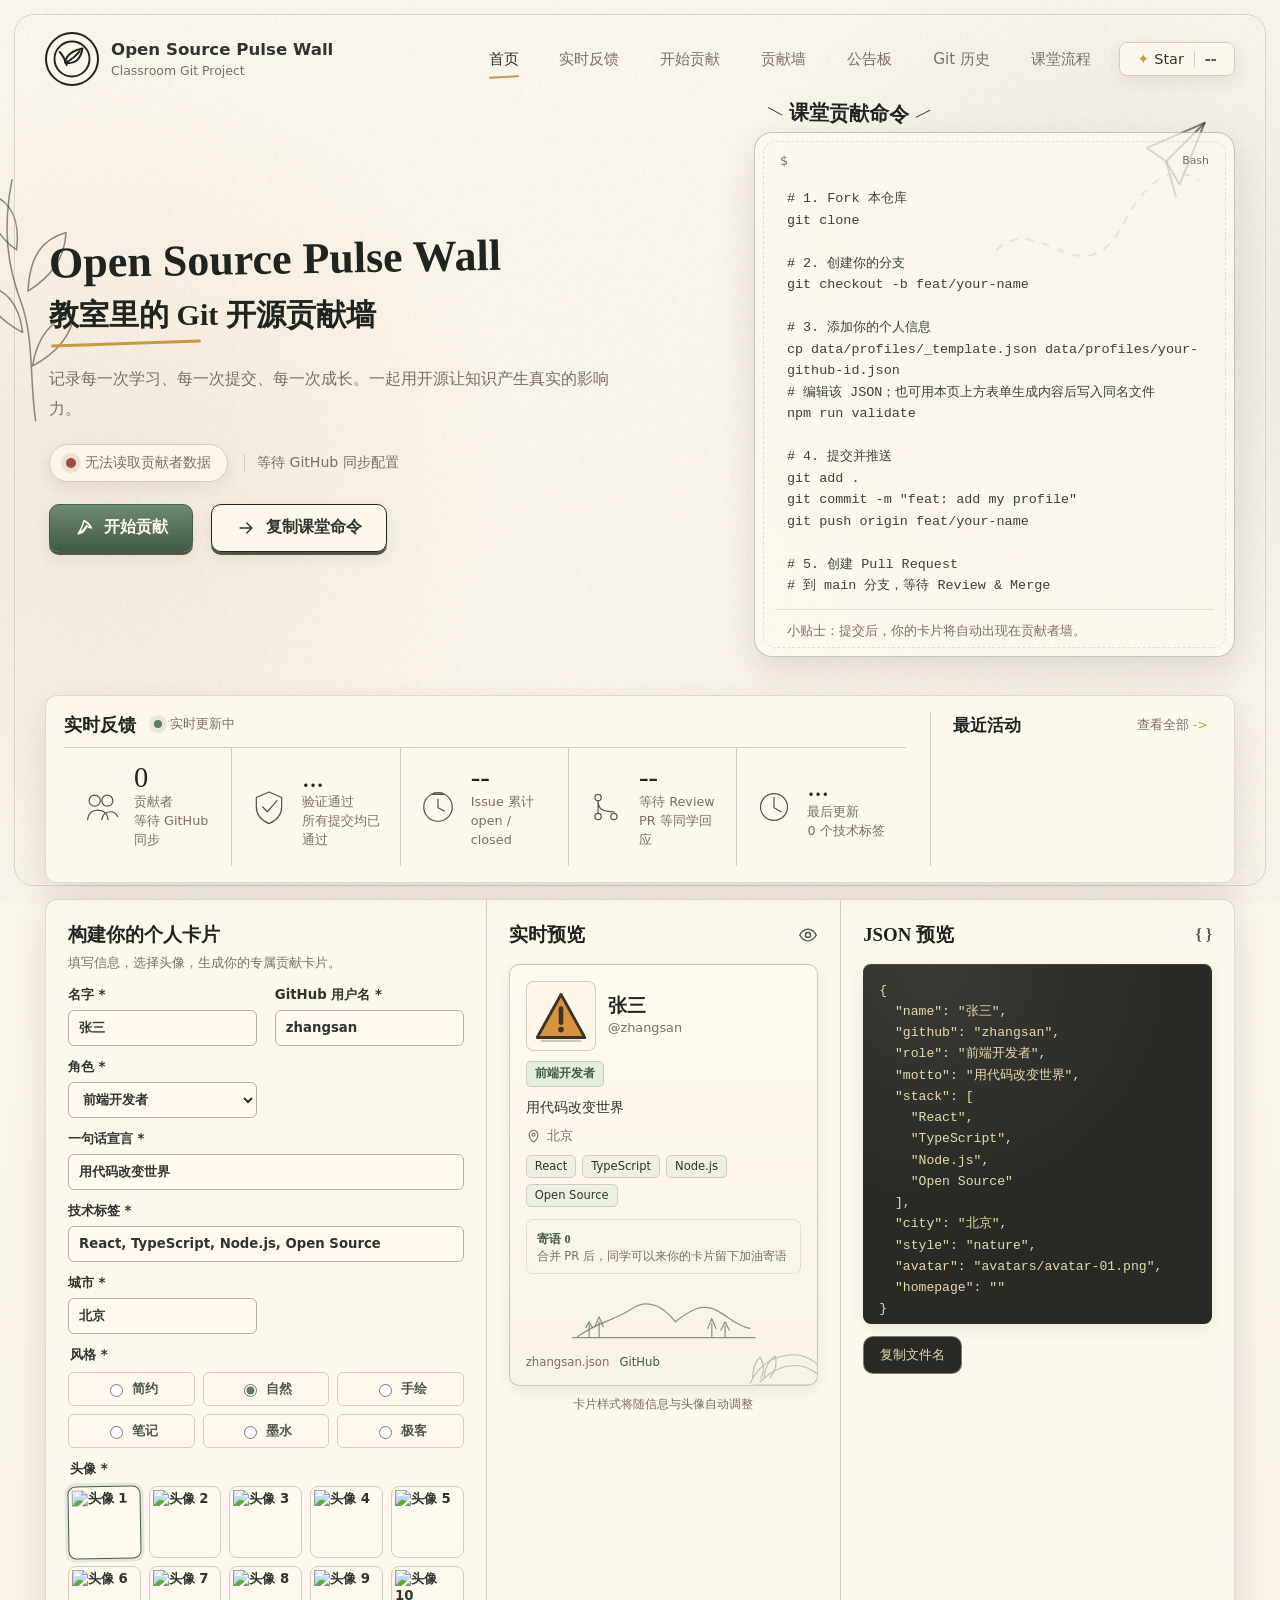
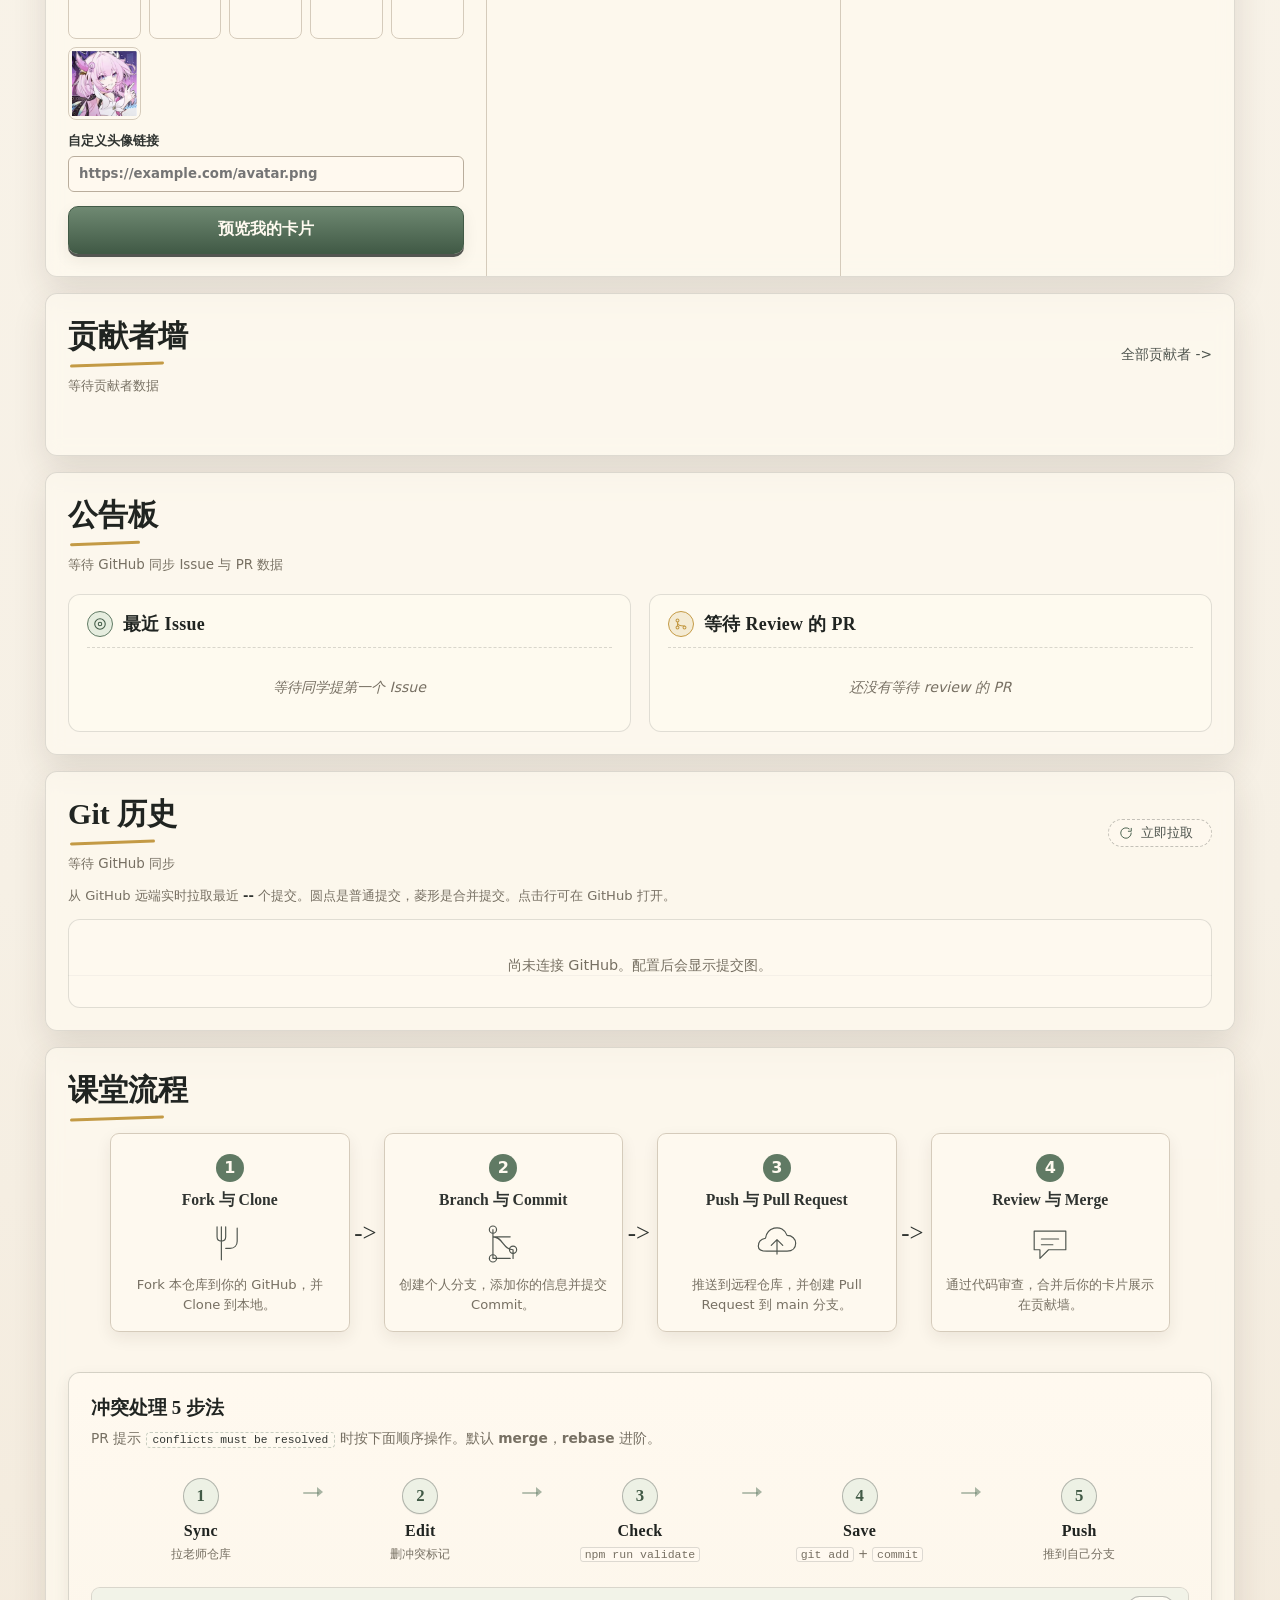
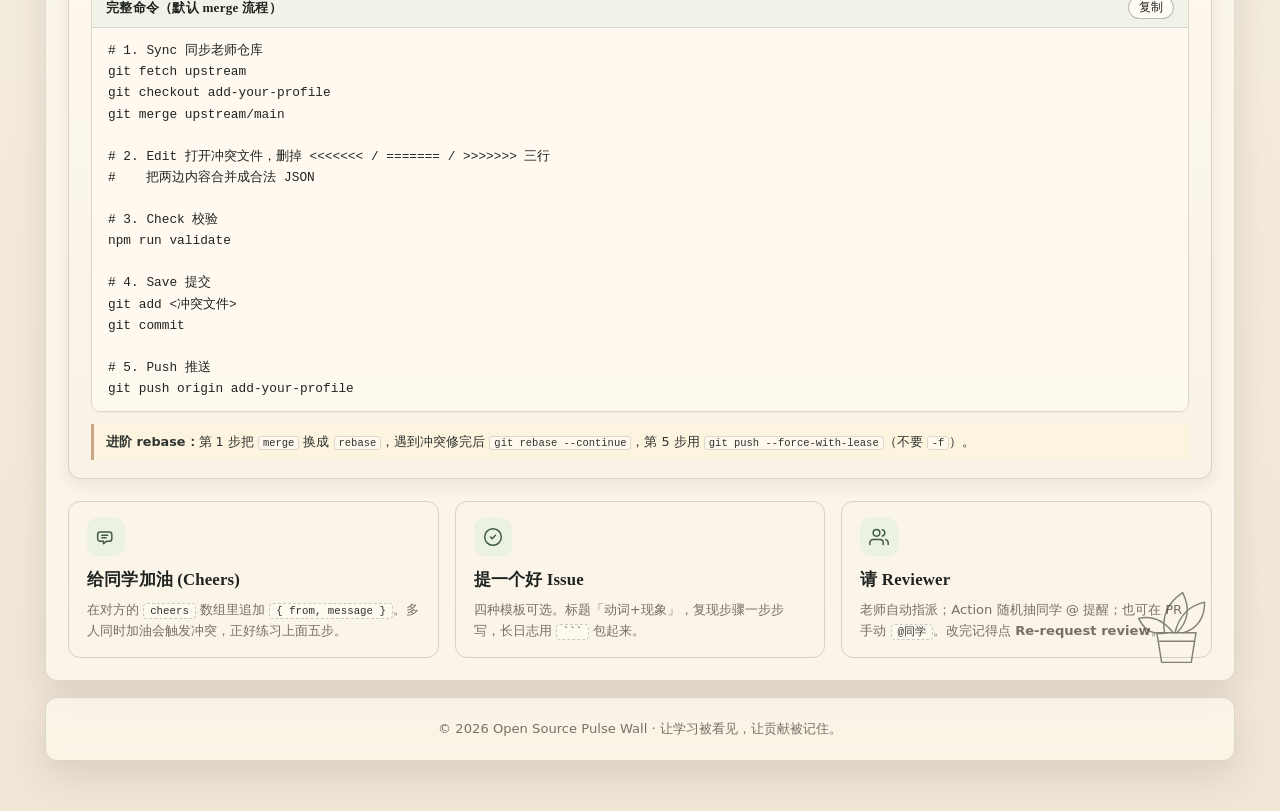
==== public/index.html @ df3188aa "feat: support custom avatar URLs" ====
<!doctype html>
<html lang="zh-CN">
<head>
  <meta charset="utf-8" />
  <meta name="viewport" content="width=device-width, initial-scale=1" />
  <meta name="app-data-source" content="auto" />
  <title>Open Source Pulse Wall</title>
  <meta name="description" content="A live Git classroom project for first-time open-source contributors." />
  <link rel="icon" href="favicon.svg" type="image/svg+xml" />
  <link rel="stylesheet" href="styles.css" />
</head>
<body>
  <div class="paper-grain" aria-hidden="true"></div>
  <svg class="edge-plant edge-plant-left" viewBox="0 0 160 360" aria-hidden="true">
    <path d="M86 342 C78 286 84 230 66 184 C50 140 42 92 55 26" />
    <path d="M69 226 C38 210 22 190 18 164 C45 168 64 186 69 226Z" />
    <path d="M76 172 C108 152 124 128 126 95 C94 104 78 127 76 172Z" />
    <path d="M61 118 C33 98 24 72 28 45 C54 55 66 80 61 118Z" />
    <path d="M82 270 C112 254 132 232 137 202 C108 207 88 232 82 270Z" />
  </svg>
  <svg class="paper-plane" viewBox="0 0 260 220" aria-hidden="true">
    <path class="plane-path" d="M28 160 C72 118 118 214 160 132 C188 80 214 72 238 88" />
    <path class="plane" d="M184 54 L244 28 L218 92 L204 68 L184 54Z" />
    <path class="plane-fold" d="M204 68 L244 28" />
    <path class="plane-fold" d="M204 68 L214 104" />
  </svg>

  <main class="page-shell">
    <header class="topbar">
      <a class="brand" href="#home" aria-label="Open Source Pulse Wall home">
        <span class="brand-mark" aria-hidden="true">
          <svg viewBox="0 0 48 48">
            <circle cx="24" cy="24" r="20" />
            <path d="M16 28 C18 18 26 14 36 12 C34 24 27 31 16 28Z" />
            <path d="M17 28 C23 25 28 21 33 15" />
            <path d="M18 31 C16 25 14 20 10 16" />
          </svg>
        </span>
        <span>
          <strong>Open Source Pulse Wall</strong>
          <small>Classroom Git Project</small>
        </span>
      </a>
      <nav class="topnav" aria-label="页面导航">
        <a href="#home" class="active">首页</a>
        <a href="#feedback">实时反馈</a>
        <a href="#contribute">开始贡献</a>
        <a href="#wall">贡献墙</a>
        <a href="#board">公告板</a>
        <a href="#history">Git 历史</a>
        <a href="#guide">课堂流程</a>
      </nav>
      <div class="star-badge" aria-label="课堂星标数量">
        <span>Star</span>
        <strong id="starCount">--</strong>
      </div>
    </header>

    <section class="hero" id="home">
      <div class="hero-copy">
        <h1>Open Source Pulse Wall</h1>
        <h2>教室里的 Git 开源贡献墙</h2>
        <p class="hero-text">记录每一次学习、每一次提交、每一次成长。一起用开源让知识产生真实的影响力。</p>
        <div class="status-cluster">
          <span class="status-pill">
            <span class="status-dot" id="connectionDot"></span>
            <span id="connectionText">正在连接实时反馈通道</span>
          </span>
          <span class="sync-note" id="syncNote">等待 GitHub 同步配置</span>
        </div>
        <div class="hero-actions">
          <a class="primary-action" href="#contribute">
            <svg viewBox="0 0 24 24" aria-hidden="true"><path d="M5 19c5-1 9-5 10-10 2 2 4 3 6 3-2-4-5-7-9-9-1 6-4 11-7 16Z" /><path d="M7 17c3-1 5-3 7-6" /></svg>
            开始贡献
          </a>
          <button class="ghost-action" id="copyCloneCommand" type="button">
            <svg viewBox="0 0 24 24" aria-hidden="true"><path d="M5 12h14M13 6l6 6-6 6" /></svg>
            复制课堂命令
          </button>
        </div>
      </div>

      <section class="command-card" aria-label="课堂贡献命令">
        <div class="sketch-caption">课堂贡献命令</div>
        <div class="command-title">
          <span>$</span>
          <small>Bash</small>
        </div>
        <pre><code id="terminalCommands"># 1. Fork 本仓库
git clone <GitHub 仓库地址>

# 2. 创建你的分支
git checkout -b feat/your-name

# 3. 添加你的个人信息
cp data/profiles/_template.json data/profiles/your-github-id.json
# 编辑该 JSON；也可用本页上方表单生成内容后写入同名文件
npm run validate

# 4. 提交并推送
git add .
git commit -m "feat: add my profile"
git push origin feat/your-name

# 5. 创建 Pull Request
# 到 main 分支，等待 Review & Merge</code></pre>
        <p class="tip-line">小贴士：提交后，你的卡片将自动出现在贡献者墙。</p>
      </section>
    </section>

    <section class="feedback-panel" id="feedback" aria-label="实时反馈">
      <div class="feedback-left">
        <div class="panel-title-row">
          <h2>实时反馈</h2>
          <span><i></i> 实时更新中</span>
        </div>
        <div class="stats-row">
          <article class="stat-card">
            <svg viewBox="0 0 48 48" aria-hidden="true"><path d="M16 23a7 7 0 1 0 0-14 7 7 0 0 0 0 14ZM32 23a7 7 0 1 0 0-14 7 7 0 0 0 0 14ZM7 40c1-8 6-12 13-12s12 4 13 12M25 40c1-6 5-10 11-10 4 0 7 2 9 6" /></svg>
            <div><strong id="statCount">0</strong><span>贡献者</span><small id="statCountNote">等待 GitHub 同步</small></div>
          </article>
          <article class="stat-card">
            <svg viewBox="0 0 48 48" aria-hidden="true"><path d="M24 5 40 12v12c0 10-7 17-16 21C15 41 8 34 8 24V12L24 5Z" /><path d="m16 24 6 6 12-14" /></svg>
            <div><strong id="statValidation">...</strong><span>验证通过</span><small>所有提交均已通过</small></div>
          </article>
          <article class="stat-card">
            <svg viewBox="0 0 48 48" aria-hidden="true"><circle cx="24" cy="24" r="18" /><path d="M24 14v11l8 4" /><path d="M16 8h16M19 6h10" /></svg>
            <div><strong id="statIssues">--</strong><span>Issue 累计</span><small id="statIssuesNote">open / closed</small></div>
          </article>
          <article class="stat-card">
            <svg viewBox="0 0 48 48" aria-hidden="true"><circle cx="14" cy="12" r="4" /><circle cx="14" cy="36" r="4" /><circle cx="34" cy="36" r="4" /><path d="M14 16v16M14 16c0 12 8 14 20 14" /></svg>
            <div><strong id="statReview">--</strong><span>等待 Review</span><small id="statReviewNote">PR 等同学回应</small></div>
          </article>
          <article class="stat-card">
            <svg viewBox="0 0 48 48" aria-hidden="true"><circle cx="24" cy="24" r="17" /><path d="M24 12v13l9 5" /></svg>
            <div><strong id="statPulse">...</strong><span>最后更新</span><small id="statStacks">0 个技术标签</small></div>
          </article>
        </div>
      </div>
      <aside class="feed-box">
        <div class="feed-head">
          <strong>最近活动</strong>
          <button class="view-all-feed" id="viewAllFeed" type="button" aria-haspopup="dialog" aria-controls="activityPanel" aria-expanded="false">查看全部</button>
        </div>
        <ol id="liveFeed"></ol>
      </aside>
    </section>

    <section class="builder" id="contribute">
      <form class="builder-form" id="profileForm">
        <div class="builder-heading">
          <h2>构建你的个人卡片</h2>
          <p>填写信息，选择头像，生成你的专属贡献卡片。</p>
        </div>
        <label>
          名字 *
          <input id="inputName" name="name" type="text" value="张三" maxlength="40" placeholder="例如：张三" />
        </label>
        <label>
          GitHub 用户名 *
          <input id="inputGithub" name="github" type="text" value="zhangsan" maxlength="39" placeholder="例如：zhangsan" />
        </label>
        <label>
          角色 *
          <select id="inputRole" name="role">
            <option value="前端开发者">前端开发者</option>
            <option value="后端开发者">后端开发者</option>
            <option value="全栈工程师">全栈工程师</option>
            <option value="UI/UX 设计师">UI/UX 设计师</option>
            <option value="数据工程师">数据工程师</option>
            <option value="开源贡献者">开源贡献者</option>
          </select>
        </label>
        <label>
          一句话宣言 *
          <input id="inputMotto" name="motto" type="text" value="用代码改变世界" maxlength="120" placeholder="例如：用代码改变世界" />
        </label>
        <label>
          技术标签 *
          <input id="inputStack" name="stack" type="text" value="React, TypeScript, Node.js, Open Source" placeholder="例如：React, Node.js, Python" />
        </label>
        <label>
          城市 *
          <input id="inputCity" name="city" type="text" value="北京" maxlength="40" placeholder="例如：北京" />
        </label>
        <fieldset class="style-options">
          <legend>风格 *</legend>
          <label><input type="radio" name="style" value="minimal" /> 简约</label>
          <label><input type="radio" name="style" value="nature" checked /> 自然</label>
          <label><input type="radio" name="style" value="sketch" /> 手绘</label>
          <label><input type="radio" name="style" value="notebook" /> 笔记</label>
          <label><input type="radio" name="style" value="ink" /> 墨水</label>
          <label><input type="radio" name="style" value="sage" /> 极客</label>
        </fieldset>
        <fieldset class="avatar-options">
          <legend>头像 *</legend>
          <div id="avatarPicker"></div>
          <label class="avatar-url-field">
            自定义头像链接
            <input id="inputAvatarUrl" name="avatarUrl" type="url" pattern="https://.*" inputmode="url" placeholder="https://example.com/avatar.png" />
          </label>
        </fieldset>
        <button class="submit-card" id="copyJson" type="button">预览我的卡片</button>
      </form>

      <aside class="preview-panel">
        <div class="panel-heading">
          <h2>实时预览</h2>
          <svg viewBox="0 0 24 24" aria-hidden="true"><path d="M2 12s4-7 10-7 10 7 10 7-4 7-10 7S2 12 2 12Z" /><circle cx="12" cy="12" r="3" /></svg>
        </div>
        <div id="profilePreview"></div>
        <p class="preview-note">卡片样式将随信息与头像自动调整</p>
      </aside>

      <aside class="json-panel">
        <div class="panel-heading">
          <h2>JSON 预览</h2>
          <span>{ }</span>
        </div>
        <pre class="json-preview"><code id="jsonPreview"></code></pre>
        <button class="copy-json" id="copyFilename" type="button">复制文件名</button>
      </aside>
    </section>

    <section class="wall-section" id="wall">
      <div class="section-head inline-head">
        <div class="section-title">
          <h2>贡献者墙</h2>
          <p class="wall-summary" id="wallSummary">等待贡献者数据</p>
        </div>
        <button class="text-link wall-toggle" id="toggleWallMode" type="button" aria-expanded="false" aria-controls="wallControls">全部贡献者</button>
      </div>
      <div class="wall-controls" id="wallControls" hidden>
        <label class="wall-search" for="wallSearch">
          <svg viewBox="0 0 24 24" aria-hidden="true"><path d="m21 21-5.2-5.2" /><circle cx="10.8" cy="10.8" r="6.8" /></svg>
          <span class="sr-only">搜索贡献者</span>
          <input id="wallSearch" type="search" placeholder="搜索名字、GitHub、标签或城市" autocomplete="off" />
        </label>
        <div class="wall-filter-row">
          <span id="wallFilterStatus">显示贡献者</span>
          <button class="wall-clear-search" id="clearWallSearch" type="button" hidden>清空搜索</button>
        </div>
      </div>
      <div class="wall" id="contributorsWall"></div>
      <div class="wall-load-row">
        <button class="load-more-wall" id="loadMoreWall" type="button" hidden>加载更多</button>
      </div>
    </section>

    <section class="board-section" id="board" aria-label="Issue 与 Review 公告板">
      <div class="section-head inline-head">
        <div class="section-title">
          <h2>公告板</h2>
          <p class="board-summary" id="boardSummary">等待 GitHub 同步 Issue 与 PR 数据</p>
        </div>
        <a class="text-link board-open" id="openBoardRepo" href="#" target="_blank" rel="noreferrer" hidden>在 GitHub 查看</a>
      </div>
      <div class="board-grid">
        <article class="board-column" aria-label="最近 Issue">
          <header class="board-column-head">
            <div class="board-column-title">
              <span class="board-column-icon" aria-hidden="true">
                <svg viewBox="0 0 24 24"><circle cx="12" cy="12" r="9" /><circle cx="12" cy="12" r="3" /></svg>
              </span>
              <h3>最近 Issue</h3>
            </div>
            <a class="board-column-link" id="openIssuesLink" href="#" target="_blank" rel="noreferrer" hidden>查看全部</a>
          </header>
          <ol class="board-list" id="issuesList">
            <li class="board-empty">等待同学提第一个 Issue</li>
          </ol>
        </article>

        <article class="board-column" aria-label="等待 Review 的 PR">
          <header class="board-column-head">
            <div class="board-column-title">
              <span class="board-column-icon board-column-icon-pr" aria-hidden="true">
                <svg viewBox="0 0 24 24"><circle cx="6" cy="6" r="2.5" /><circle cx="6" cy="18" r="2.5" /><circle cx="18" cy="18" r="2.5" /><path d="M6 8.5v7M6 8.5c0 6 4 7 12 7" /></svg>
              </span>
              <h3>等待 Review 的 PR</h3>
            </div>
            <a class="board-column-link" id="openPullsLink" href="#" target="_blank" rel="noreferrer" hidden>查看全部</a>
          </header>
          <ol class="board-list" id="pullsList">
            <li class="board-empty">还没有等待 review 的 PR</li>
          </ol>
        </article>
      </div>
    </section>

    <section class="history-section" id="history">
      <div class="section-head inline-head">
        <div class="section-title">
          <h2>Git 历史</h2>
          <p class="history-summary" id="historySummary">等待 GitHub 同步</p>
        </div>
        <div class="history-actions">
          <button class="text-link history-refresh" id="refreshHistory" type="button" aria-live="polite">
            <span class="history-refresh-icon" aria-hidden="true">
              <svg viewBox="0 0 24 24"><path d="M21 12a9 9 0 1 1-3.5-7.1" /><path d="M21 4v5h-5" /></svg>
            </span>
            <span id="refreshHistoryLabel">立即拉取</span>
          </button>
        <button class="text-link history-toggle" id="toggleHistoryMode" type="button" aria-expanded="false"
            aria-controls="gitGraph" hidden>展开全部</button>
          <a class="text-link history-open" id="openHistoryRepo" href="#" target="_blank" rel="noreferrer" hidden>在 GitHub 查看</a>
        </div>
      </div>
      <p class="history-hint">从 GitHub 远端实时拉取最近 <strong id="historyCount">--</strong> 个提交。圆点是普通提交，菱形是合并提交。点击行可在 GitHub 打开。</p>
      <div class="git-graph" id="gitGraph">
        <div class="git-graph-empty">尚未连接 GitHub。配置后会显示提交图。</div>
      </div>
    </section>

    <section class="steps" id="guide">
      <div class="section-head">
        <h2>课堂流程</h2>
      </div>
      <div class="step-list">
        <article>
          <span>1</span>
          <h3>Fork 与 Clone</h3>
          <svg viewBox="0 0 64 64" aria-hidden="true"><path d="M20 8v20M14 8v14c0 3 2 6 6 6s6-3 6-6V8M20 28v26M42 10v18c0 6-4 10-10 10h-6" /></svg>
          <p>Fork 本仓库到你的 GitHub，并 Clone 到本地。</p>
        </article>
        <article>
          <span>2</span>
          <h3>Branch 与 Commit</h3>
          <svg viewBox="0 0 64 64" aria-hidden="true"><path d="M18 12v40M18 22c14 0 14 18 28 18M46 40v12M18 22h24M18 52h24" /><circle cx="18" cy="12" r="5" /><circle cx="46" cy="40" r="5" /><circle cx="18" cy="52" r="5" /></svg>
          <p>创建个人分支，添加你的信息并提交 Commit。</p>
        </article>
        <article>
          <span>3</span>
          <h3>Push 与 Pull Request</h3>
          <svg viewBox="0 0 64 64" aria-hidden="true"><path d="M18 42h28c8 0 12-5 12-11s-5-11-12-11c-3-8-10-12-18-10-7 2-11 7-12 14-6 1-10 5-10 11 0 5 4 7 12 7Z" /><path d="M32 46V26M24 34l8-8 8 8" /></svg>
          <p>推送到远程仓库，并创建 Pull Request 到 main 分支。</p>
        </article>
        <article>
          <span>4</span>
          <h3>Review 与 Merge</h3>
          <svg viewBox="0 0 64 64" aria-hidden="true"><path d="M10 14h44v26H30L18 52V40H10V14Z" /><path d="M20 25h24M20 33h16" /></svg>
          <p>通过代码审查，合并后你的卡片展示在贡献墙。</p>
        </article>
      </div>
<div class="conflict-lab">
    <div class="conflict-head">
        <h3>冲突处理 5 步法</h3>
        <p>PR 提示 <code>conflicts must be resolved</code> 时按下面顺序操作。默认 <strong>merge</strong>，<strong>rebase</strong> 进阶。
        </p>
    </div>

    <ol class="conflict-flow" aria-label="冲突处理流程">
        <li>
            <span class="conflict-step-num">1</span>
            <h4>Sync</h4>
            <p>拉老师仓库</p>
        </li>
        <li>
            <span class="conflict-step-num">2</span>
            <h4>Edit</h4>
            <p>删冲突标记</p>
        </li>
        <li>
            <span class="conflict-step-num">3</span>
            <h4>Check</h4>
            <p><code>npm run validate</code></p>
        </li>
        <li>
            <span class="conflict-step-num">4</span>
            <h4>Save</h4>
            <p><code>git add</code> + <code>commit</code></p>
        </li>
        <li>
            <span class="conflict-step-num">5</span>
            <h4>Push</h4>
            <p>推到自己分支</p>
        </li>
    </ol>

    <div class="conflict-commands">
        <div class="conflict-commands-head">
            <span class="conflict-commands-title">完整命令（默认 merge 流程）</span>
            <button class="conflict-copy" id="copyConflictCommands" type="button">复制</button>
        </div>
        <pre><code id="conflictCommands"># 1. Sync 同步老师仓库
git fetch upstream
git checkout add-your-profile
git merge upstream/main

# 2. Edit 打开冲突文件，删掉 &lt;&lt;&lt;&lt;&lt;&lt;&lt; / ======= / &gt;&gt;&gt;&gt;&gt;&gt;&gt; 三行
#    把两边内容合并成合法 JSON

# 3. Check 校验
npm run validate

# 4. Save 提交
git add &lt;冲突文件&gt;
git commit

# 5. Push 推送
git push origin add-your-profile</code></pre>
    </div>

    <p class="conflict-rebase-hint">
        <strong>进阶 rebase：</strong>第 1 步把 <code>merge</code> 换成 <code>rebase</code>，遇到冲突修完后
        <code>git rebase --continue</code>，第 5 步用 <code>git push --force-with-lease</code>（不要 <code>-f</code>）。
    </p>
</div>

<div class="resource-grid">
    <article class="resource-card">
        <div class="resource-icon">
            <svg viewBox="0 0 24 24" aria-hidden="true"><path d="M5 6h11a3 3 0 0 1 3 3v5a3 3 0 0 1-3 3h-3l-4 3v-3H5a3 3 0 0 1-3-3V9a3 3 0 0 1 3-3Z" /><path d="M7 10h7M7 13h5" /></svg>
        </div>
        <h4>给同学加油 (Cheers)</h4>
        <p>在对方的 <code>cheers</code> 数组里追加 <code>{ from, message }</code>。多人同时加油会触发冲突，正好练习上面五步。</p>
    </article>
    <article class="resource-card">
        <div class="resource-icon">
            <svg viewBox="0 0 24 24" aria-hidden="true"><path d="M12 22c5.523 0 10-4.477 10-10S17.523 2 12 2 2 6.477 2 12s4.477 10 10 10Z"/><path d="m9 12 2 2 4-4"/></svg>
        </div>
        <h4>提一个好 Issue</h4>
        <p>四种模板可选。标题「动词+现象」，复现步骤一步步写，长日志用 <code>```</code> 包起来。</p>
    </article>
    <article class="resource-card">
        <div class="resource-icon">
            <svg viewBox="0 0 24 24" aria-hidden="true"><path d="M17 21v-2a4 4 0 0 0-4-4H5a4 4 0 0 0-4 4v2"/><circle cx="9" cy="7" r="4"/><path d="M23 21v-2a4 4 0 0 0-3-3.87"/><path d="M16 3.13a4 4 0 0 1 0 7.75"/></svg>
        </div>
        <h4>请 Reviewer</h4>
        <p>老师自动指派；Action 随机抽同学 @ 提醒；也可在 PR 手动 <code>@同学</code>。改完记得点 <strong>Re-request review</strong>。</p>
    </article>
</div>
    </section>

    <section class="about" id="about">
    <p>© 2026 Open Source Pulse Wall · 让学习被看见，让贡献被记住。</p>
    </section>
  </main>

  <div class="activity-overlay" id="activityOverlay" hidden>
    <section class="activity-panel" id="activityPanel" role="dialog" aria-modal="true" aria-labelledby="activityTitle" tabindex="-1">
      <div class="activity-panel-head">
        <div>
          <h2 id="activityTitle">全部活动</h2>
          <p id="activityCount">等待活动记录</p>
        </div>
        <button class="activity-close" id="closeActivity" type="button" aria-label="关闭全部活动">
          <svg viewBox="0 0 24 24" aria-hidden="true"><path d="M6 6l12 12M18 6 6 18" /></svg>
        </button>
      </div>
      <ol class="activity-list" id="activityList"></ol>
    </section>
  </div>

  <div class="activity-overlay cheers-overlay" id="cheersOverlay" hidden>
    <section class="activity-panel cheers-panel" id="cheersPanel" role="dialog" aria-modal="true" aria-labelledby="cheersTitle" tabindex="-1">
      <div class="activity-panel-head">
        <div>
          <h2 id="cheersTitle">全部寄语</h2>
          <p id="cheersSubtitle">等待加载</p>
        </div>
        <button class="activity-close" id="closeCheers" type="button" aria-label="关闭全部寄语">
          <svg viewBox="0 0 24 24" aria-hidden="true"><path d="M6 6l12 12M18 6 6 18" /></svg>
        </button>
      </div>
      <ol class="activity-list cheers-full-list" id="cheersFullList"></ol>
    </section>
  </div>

  <div class="validation-box" id="validationBox" aria-live="polite"></div>
  <div class="toast" id="toast" role="status" aria-live="polite"></div>
  <script src="app.js"></script>
</body>
</html>
---- public/styles.css ----
:root {
  --paper: #f6f0e5;
  --paper-light: #fffaf0;
  --paper-mid: #eee4d4;
  --ink: #303431;
  --ink-soft: #4f554f;
  --muted: #777063;
  --line: #d5cbbb;
  --line-dark: #b9ad9c;
  --sage: #607a64;
  --sage-dark: #415a46;
  --sage-soft: #e6eddf;
  --gold: #c39a45;
  --error: #9d4d43;
  --charcoal: #202421;
  --shadow: 0 14px 34px rgba(55, 44, 29, 0.12);
  --shadow-soft: 0 6px 16px rgba(55, 44, 29, 0.08);
  --hand: "Segoe Print", "Bradley Hand", "Comic Sans MS", "Kaiti SC", "STKaiti", cursive;
  font-family: ui-sans-serif, system-ui, -apple-system, BlinkMacSystemFont, "Segoe UI", "PingFang SC", "Microsoft YaHei", sans-serif;
}

* { box-sizing: border-box; }
html { scroll-behavior: smooth; }
body {
  min-height: 100vh;
  margin: 0;
  color: var(--ink);
  background:
    radial-gradient(circle at 8% 12%, rgba(196, 154, 69, .11), transparent 26rem),
    radial-gradient(circle at 86% 8%, rgba(96, 122, 100, .10), transparent 25rem),
    linear-gradient(180deg, #fbf6ed 0%, var(--paper) 62%, #f1e6d6 100%);
  overflow-x: hidden;
}

body::before {
  content: "";
  position: fixed;
  inset: 0;
  z-index: 0;
  pointer-events: none;
  opacity: .32;
  background-image: url("data:image/svg+xml,%3Csvg viewBox='0 0 240 240' xmlns='http://www.w3.org/2000/svg'%3E%3Cfilter id='n'%3E%3CfeTurbulence type='fractalNoise' baseFrequency='.82' numOctaves='3' stitchTiles='stitch'/%3E%3C/filter%3E%3Crect width='240' height='240' filter='url(%23n)' opacity='.18'/%3E%3C/svg%3E");
}

body::after {
  content: "";
  position: fixed;
  inset: 14px;
  z-index: 1;
  pointer-events: none;
  border: 1px solid rgba(48, 52, 49, .16);
  border-radius: 20px;
  box-shadow: inset 0 0 0 1px rgba(255, 250, 240, .48);
}

button, input, select { font: inherit; }
button { cursor: pointer; }
code, pre { font-family: ui-monospace, SFMono-Regular, Menlo, Monaco, Consolas, "Liberation Mono", monospace; }
h1, h2, h3, p { margin-top: 0; }
svg { fill: none; stroke: currentColor; stroke-linecap: round; stroke-linejoin: round; }

.sr-only {
  position: absolute;
  width: 1px;
  height: 1px;
  padding: 0;
  margin: -1px;
  overflow: hidden;
  clip: rect(0, 0, 0, 0);
  white-space: nowrap;
  border: 0;
}

.paper-grain {
  position: fixed;
  inset: 0;
  z-index: 0;
  pointer-events: none;
  background:
    linear-gradient(90deg, rgba(48, 52, 49, .024) 1px, transparent 1px),
    linear-gradient(rgba(48, 52, 49, .018) 1px, transparent 1px);
  background-size: 46px 46px;
  mask-image: linear-gradient(to bottom, rgba(0,0,0,.28), transparent 74%);
}

.edge-plant {
  position: fixed;
  left: -30px;
  top: 160px;
  z-index: 2;
  width: 122px;
  color: rgba(48, 52, 49, .55);
  pointer-events: none;
}
.edge-plant path { stroke-width: 2; }

.paper-plane {
  position: fixed;
  right: 60px;
  top: 96px;
  z-index: 2;
  width: min(250px, 21vw);
  color: rgba(48, 52, 49, .62);
  pointer-events: none;
}
.paper-plane path { stroke-width: 2.1; }
.paper-plane .plane-path { stroke-dasharray: 7 10; opacity: .55; }

.page-shell {
  position: relative;
  z-index: 3;
  width: min(1190px, calc(100% - 32px));
  margin: 0 auto;
  padding: 30px 0 30px;
}

.topbar {
  display: grid;
  grid-template-columns: minmax(260px, 1fr) auto auto;
  align-items: center;
  gap: 28px;
  min-height: 58px;
  margin-bottom: 28px;
}

.brand {
  display: inline-flex;
  align-items: center;
  gap: 12px;
  width: fit-content;
  color: var(--ink);
  text-decoration: none;
}

.brand-mark {
  display: grid;
  place-items: center;
  width: 54px;
  height: 54px;
  border: 2px solid var(--charcoal);
  border-radius: 50%;
  background: rgba(255, 250, 240, .62);
}

.brand-mark svg {
  width: 42px;
  height: 42px;
  stroke: var(--charcoal);
  stroke-width: 2.2;
}

.brand strong {
  display: block;
  font-size: 1.04rem;
  line-height: 1.18;
  white-space: nowrap;
}

.brand small {
  display: block;
  margin-top: 3px;
  color: var(--muted);
  font-size: .78rem;
}

.topnav {
  display: flex;
  align-items: center;
  gap: clamp(24px, 3.2vw, 46px);
  color: var(--muted);
  font-size: .95rem;
}

.topnav a {
  position: relative;
  padding: 8px 0;
  color: inherit;
  text-decoration: none;
  white-space: nowrap;
}

.topnav a::after {
  content: "";
  position: absolute;
  left: 50%;
  bottom: 0;
  width: 0;
  height: 2px;
  border-radius: 999px;
  background: var(--gold);
  transform: translateX(-50%) rotate(-3deg);
  transition: width .18s ease;
}

.topnav a:hover,
.topnav a.active { color: var(--ink); }
.topnav a:hover::after,
.topnav a.active::after { width: 30px; }

.star-badge {
  display: inline-flex;
  align-items: center;
  justify-content: center;
  justify-self: end;
  gap: 10px;
  width: fit-content;
  min-width: 116px;
  min-height: 34px;
  padding: 0 12px;
  border: 1px solid var(--line);
  border-radius: 8px;
  background: rgba(255,250,240,.7);
  box-shadow: var(--shadow-soft);
  font-size: .9rem;
}

.star-badge span::before {
  content: "✦";
  display: inline-block;
  margin-right: 5px;
  color: var(--gold);
}

.star-badge strong {
  padding-left: 10px;
  border-left: 1px solid var(--line);
  color: var(--ink-soft);
}

.hero {
  display: grid;
  grid-template-columns: minmax(0, 1.15fr) minmax(360px, .85fr);
  gap: 58px;
  align-items: center;
  min-height: 405px;
  padding: 16px 0 28px;
}

.hero-copy {
  min-width: 0;
  padding-left: 4px;
}

h1 {
  margin: 0 0 16px;
  color: var(--charcoal);
  font-family: var(--hand);
  font-size: clamp(2.75rem, 2.72vw, 3.35rem);
  line-height: .96;
  letter-spacing: 0;
  white-space: nowrap;
  transform: rotate(-1deg);
}

.hero h2,
.section-head h2,
.builder-heading h2,
.panel-heading h2,
.panel-title-row h2 {
  position: relative;
  display: inline-block;
  margin: 0;
  color: var(--charcoal);
  font-family: var(--hand);
  font-size: clamp(1.36rem, 2.35vw, 2.05rem);
  letter-spacing: 0;
}

.hero h2::after,
.section-head h2::after {
  content: "";
  position: absolute;
  left: 2px;
  bottom: -9px;
  width: min(78%, 150px);
  height: 3px;
  border-radius: 999px;
  background: var(--gold);
  transform: rotate(-2deg);
}

.hero-text {
  max-width: 565px;
  margin: 28px 0 20px;
  color: var(--muted);
  font-size: 1.02rem;
  line-height: 1.82;
}

.status-cluster {
  display: flex;
  flex-wrap: wrap;
  align-items: center;
  gap: 12px;
  margin-top: 6px;
}

.status-pill {
  display: inline-flex;
  align-items: center;
  gap: 9px;
  min-height: 38px;
  padding: 0 16px;
  border: 1px solid var(--line);
  border-radius: 999px;
  background: rgba(255,250,240,.72);
  box-shadow: var(--shadow-soft);
  color: var(--muted);
  font-size: .9rem;
}

.status-dot {
  width: 10px;
  height: 10px;
  border-radius: 50%;
  background: var(--gold);
  box-shadow: 0 0 0 5px rgba(196,154,69,.12);
}

.status-dot.online {
  background: var(--sage);
  box-shadow: 0 0 0 5px rgba(96,122,100,.15);
  animation: softPulse 1.8s ease-in-out infinite;
}

.status-dot.offline {
  background: var(--error);
  box-shadow: 0 0 0 5px rgba(157,77,67,.13);
}

@keyframes softPulse {
  0%, 100% { transform: scale(1); }
  50% { transform: scale(.72); }
}

.sync-note {
  color: var(--muted);
  font-size: .88rem;
}

.sync-note::before {
  content: "";
  display: inline-block;
  width: 1px;
  height: 18px;
  margin: 0 12px 0 4px;
  vertical-align: middle;
  background: var(--line);
}

.hero-actions {
  display: flex;
  flex-wrap: wrap;
  gap: 18px;
  margin-top: 22px;
}

.primary-action,
.ghost-action,
.submit-card,
.copy-json {
  display: inline-flex;
  align-items: center;
  justify-content: center;
  gap: 10px;
  min-height: 48px;
  padding: 0 24px;
  border: 1.5px solid var(--charcoal);
  border-radius: 10px;
  color: var(--ink);
  background: rgba(255,250,240,.75);
  text-decoration: none;
  box-shadow: 0 3px 0 rgba(48,52,49,.82), var(--shadow-soft);
  transition: transform .16s ease, box-shadow .16s ease;
}

.primary-action {
  color: #fffaf0;
  border-color: var(--sage-dark);
  background: linear-gradient(180deg, #6f8972, var(--sage-dark));
  font-weight: 800;
}

.primary-action svg,
.ghost-action svg {
  width: 20px;
  height: 20px;
  stroke-width: 1.8;
}

.ghost-action { font-weight: 700; }
.primary-action:hover,
.ghost-action:hover,
.submit-card:hover,
.copy-json:hover {
  transform: translateY(-2px) rotate(-.5deg);
  box-shadow: 0 6px 0 rgba(48,52,49,.82), var(--shadow);
}

.command-card {
  position: relative;
  padding: 20px 20px 16px;
  border: 1.5px solid rgba(48,52,49,.27);
  border-radius: 18px;
  background: rgba(255,250,240,.72);
  box-shadow: var(--shadow);
}

.command-card::after {
  content: "";
  position: absolute;
  inset: 8px;
  border: 1px dashed rgba(48,52,49,.13);
  border-radius: 13px;
  pointer-events: none;
}

.sketch-caption {
  position: absolute;
  left: 34px;
  top: -33px;
  color: var(--charcoal);
  font-family: var(--hand);
  font-size: 1.25rem;
  font-weight: 700;
  transform: rotate(1deg);
}

.sketch-caption::before,
.sketch-caption::after {
  content: "";
  position: absolute;
  top: 12px;
  width: 16px;
  height: 1px;
  background: var(--ink);
}

.sketch-caption::before { left: -22px; transform: rotate(28deg); }
.sketch-caption::after { right: -22px; transform: rotate(-28deg); }

.command-title {
  display: flex;
  justify-content: space-between;
  align-items: center;
  position: relative;
  z-index: 1;
  padding: 0 5px 10px;
  color: var(--muted);
  font-size: .82rem;
}

.command-card pre {
  position: relative;
  z-index: 1;
  margin: 0;
  padding: 10px 12px 8px;
  white-space: pre-wrap;
  color: #38423c;
  font-size: clamp(.73rem, 1.12vw, .84rem);
  line-height: 1.6;
}

.tip-line {
  position: relative;
  z-index: 1;
  margin: 4px 0 0;
  padding: 12px 12px 0;
  border-top: 1px solid rgba(48,52,49,.12);
  color: var(--muted);
  font-size: .82rem;
}

.feedback-panel,
.builder,
.wall-section,
.history-section,
.board-section,
.steps,
.about {
  border: 1px solid rgba(48,52,49,.15);
  border-radius: 12px;
  background: rgba(255,250,240,.66);
  box-shadow: var(--shadow);
  backdrop-filter: blur(8px);
}

.feedback-panel {
  display: grid;
  grid-template-columns: minmax(0, 1fr) minmax(260px, .34fr);
  gap: 24px;
  margin-top: 10px;
  padding: 16px 18px;
}

.panel-title-row {
  display: flex;
  align-items: center;
  gap: 18px;
  padding-bottom: 10px;
  border-bottom: 1px solid var(--line);
}

.panel-title-row h2 { font-size: 1.14rem; }
.panel-title-row span {
  display: inline-flex;
  align-items: center;
  gap: 8px;
  color: var(--muted);
  font-size: .82rem;
}
.panel-title-row i {
  width: 8px;
  height: 8px;
  border-radius: 50%;
  background: var(--sage);
  box-shadow: 0 0 0 5px rgba(96,122,100,.12);
}

.stats-row {
  display: grid;
  grid-template-columns: repeat(auto-fit, minmax(168px, 1fr));
}

.stat-card {
  display: flex;
  align-items: center;
  gap: 14px;
  min-height: 112px;
  padding: 16px 18px;
  border-right: 1px solid var(--line);
}

.stat-card:last-child { border-right: 0; }
.stat-card svg {
  flex: 0 0 auto;
  width: 38px;
  height: 38px;
  color: var(--ink-soft);
  stroke-width: 1.55;
}
.stat-card strong {
  display: block;
  color: var(--charcoal);
  font-family: Georgia, serif;
  font-size: 1.78rem;
  font-weight: 500;
  line-height: 1;
}
.stat-card span,
.stat-card small {
  display: block;
  color: var(--muted);
  font-size: .8rem;
  line-height: 1.5;
}

.feed-box {
  padding: 2px 8px 0 0;
  border-left: 1px solid var(--line);
}

.feed-head {
  display: flex;
  justify-content: space-between;
  align-items: center;
  margin-bottom: 12px;
  padding-left: 22px;
}
.feed-head strong {
  color: var(--charcoal);
  font-family: var(--hand);
  font-size: 1.06rem;
}
.view-all-feed {
  border: 0;
  padding: 2px 0 2px 10px;
  background: transparent;
  color: var(--muted);
  font-size: .8rem;
}
.view-all-feed::after {
  content: " ->";
  color: var(--gold);
}
.view-all-feed:hover,
.view-all-feed:focus-visible {
  color: var(--charcoal);
  outline: 0;
  text-decoration: underline;
  text-decoration-color: var(--gold);
  text-underline-offset: 4px;
}

#liveFeed {
  position: relative;
  display: grid;
  gap: 10px;
  margin: 0;
  padding: 0 0 0 40px;
  list-style: none;
}
#liveFeed::before {
  content: "";
  position: absolute;
  left: 25px;
  top: 7px;
  bottom: 8px;
  width: 1px;
  background: var(--line-dark);
}
#liveFeed li {
  position: relative;
  display: grid;
  grid-template-columns: 42px 1fr;
  gap: 8px;
  color: var(--ink);
  font-size: .8rem;
  line-height: 1.35;
}
#liveFeed li::before {
  content: "";
  position: absolute;
  left: -18px;
  top: 4px;
  width: 7px;
  height: 7px;
  border: 1px solid var(--sage);
  border-radius: 50%;
  background: var(--paper-light);
}
#liveFeed time { color: var(--muted); }

.builder {
  display: grid;
  grid-template-columns: minmax(320px, .92fr) minmax(280px, .74fr) minmax(300px, .82fr);
  gap: 0;
  margin-top: 16px;
  overflow: hidden;
}

.builder-form,
.preview-panel,
.json-panel {
  min-width: 0;
  padding: 22px;
}

.builder-form {
  display: grid;
  grid-template-columns: 1fr 1fr;
  gap: 12px 18px;
  border-right: 1px solid var(--line);
}

.builder-heading,
.style-options,
.avatar-options,
.submit-card,
.builder-form > label:nth-of-type(4),
.builder-form > label:nth-of-type(5) {
  grid-column: 1 / -1;
}

.builder-heading h2,
.panel-heading h2 { font-size: 1.18rem; }
.builder-heading p {
  margin: 6px 0 2px;
  color: var(--muted);
  font-size: .84rem;
}

.builder-form label {
  display: grid;
  gap: 6px;
  color: var(--ink);
  font-weight: 700;
  font-size: .83rem;
}

.builder-form input,
.builder-form select {
  width: 100%;
  min-height: 36px;
  padding: 7px 10px;
  border: 1px solid var(--line-dark);
  border-radius: 6px;
  color: var(--ink);
  background: rgba(255,250,240,.76);
  outline: none;
}

.builder-form input:focus,
.builder-form select:focus {
  border-color: var(--sage);
  box-shadow: 0 0 0 3px rgba(96,122,100,.14);
}

fieldset {
  margin: 0;
  padding: 0;
  border: 0;
}

legend {
  margin-bottom: 8px;
  color: var(--ink);
  font-weight: 700;
  font-size: .84rem;
}

.style-options {
  display: grid;
  grid-template-columns: repeat(3, minmax(0, 1fr));
  gap: 8px;
}

.avatar-options {
  display: grid;
  gap: 10px;
}

.style-options legend,
.avatar-options legend { grid-column: 1 / -1; }

.style-options label {
  display: inline-flex;
  align-items: center;
  justify-content: center;
  gap: 6px;
  min-height: 34px;
  border: 1px solid var(--line);
  border-radius: 6px;
  background: rgba(255,250,240,.54);
  color: var(--ink-soft);
  font-size: .82rem;
}

.style-options input { width: auto; min-height: auto; accent-color: var(--sage); }

#avatarPicker {
  display: grid;
  grid-template-columns: repeat(5, minmax(0, 1fr));
  gap: 8px;
}

.avatar-choice {
  display: grid;
  place-items: center;
  aspect-ratio: 1;
  border: 1px solid var(--line);
  border-radius: 8px;
  background: rgba(255,250,240,.58);
  padding: 3px;
  transition: transform .14s ease, border-color .14s ease, box-shadow .14s ease;
}

.avatar-choice img {
  width: 100%;
  height: 100%;
  object-fit: contain;
  display: block;
}

.avatar-choice input {
  position: absolute;
  opacity: 0;
  pointer-events: none;
}

.avatar-choice:has(input:checked) {
  border-color: var(--sage-dark);
  box-shadow: 0 0 0 3px rgba(96,122,100,.15);
  transform: rotate(-1deg);
}

.avatar-url-field {
  margin-top: 2px;
}

.avatar-url-field input:invalid {
  border-color: #b36b4a;
  box-shadow: 0 0 0 3px rgba(179,107,74,.12);
}

.submit-card {
  width: 100%;
  margin-top: 2px;
  color: #fffaf0;
  border-color: var(--sage-dark);
  background: linear-gradient(180deg, #6f8972, var(--sage-dark));
  font-weight: 800;
}

.preview-panel { border-right: 1px solid var(--line); }
.panel-heading {
  display: flex;
  align-items: center;
  justify-content: space-between;
  gap: 12px;
  margin-bottom: 16px;
}
.panel-heading svg {
  width: 20px;
  height: 20px;
  color: var(--ink-soft);
  stroke-width: 1.7;
}
.panel-heading span {
  color: var(--ink-soft);
  font-family: var(--hand);
  font-weight: 700;
}

.profile-card {
  position: relative;
  display: grid;
  gap: 10px;
  min-height: 174px;
  padding: 12px;
  border: 1.2px solid rgba(48,52,49,.24);
  border-radius: 8px;
  background: linear-gradient(180deg, rgba(255,250,240,.86), rgba(247,241,230,.92));
  box-shadow: var(--shadow-soft);
  overflow: hidden;
}

.profile-card::after {
  content: "";
  position: absolute;
  right: -4px;
  bottom: -5px;
  width: 78px;
  height: 58px;
  opacity: .42;
  background: url("data:image/svg+xml,%3Csvg viewBox='0 0 90 70' xmlns='http://www.w3.org/2000/svg'%3E%3Cg fill='none' stroke='%23607a64' stroke-width='1.4' stroke-linecap='round' stroke-linejoin='round'%3E%3Cpath d='M6 62c9-20 24-31 44-34 15-2 28 2 38 12'/%3E%3Cpath d='M18 60c12-11 23-18 35-19 12-2 23 1 33 9'/%3E%3Cpath d='M10 64h78'/%3E%3Cpath d='M9 55c0-11 3-19 9-25 5 8 5 17 1 26'/%3E%3Cpath d='M23 54c1-11 5-19 13-25 3 9 1 17-6 26'/%3E%3C/g%3E%3C/svg%3E") center / contain no-repeat;
}

.profile-card.is-preview {
  min-height: 290px;
  padding: 16px;
  border-radius: 10px;
}

.profile-card[data-style="minimal"] {
  background: transparent;
  border: 1px solid rgba(48,52,49,.15);
  box-shadow: none;
  border-radius: 6px;
}
.profile-card[data-style="minimal"]::after {
  display: none;
}
.profile-card[data-style="sketch"] {
  border: 1.5px dashed rgba(48,52,49,.4);
  transform: rotate(-.6deg);
  background: #fdfbf7;
}
.profile-card[data-style="notebook"] {
  background-color: #faf9f5;
  background-image: repeating-linear-gradient(180deg, rgba(48,52,49,.06) 0 1px, transparent 1px 28px);
}
.profile-card[data-style="ink"] {
  background: #f4f4f4;
  border: 1.5px solid #222;
}
.profile-card[data-style="ink"] .role,
.profile-card[data-style="ink"] .profile-tags span {
  font-family: ui-monospace, SFMono-Regular, Menlo, Monaco, Consolas, monospace;
}
.profile-card[data-style="sage"] {
  background: linear-gradient(180deg, rgba(240,245,235,.9), rgba(225,235,215,.92));
  border-color: rgba(96,122,100,.3);
}

.profile-top {
  position: relative;
  z-index: 1;
  display: flex;
  align-items: center;
  gap: 12px;
}

.avatar-image {
  flex: 0 0 auto;
  width: 70px;
  height: 70px;
  border: 1.2px solid rgba(48,52,49,.24);
  border-radius: 8px;
  background: rgba(255,250,240,.66);
  object-fit: cover;
}

.wall .avatar-image {
  width: 62px;
  height: 62px;
}

.profile-top h3 {
  margin: 0;
  color: var(--charcoal);
  font-family: var(--hand);
  font-size: 1.16rem;
  line-height: 1.2;
}

.handle {
  display: inline-block;
  margin-top: 3px;
  color: var(--muted);
  text-decoration: none;
  font-size: .8rem;
}

.role {
  position: relative;
  z-index: 1;
  display: inline-flex;
  width: fit-content;
  align-items: center;
  min-height: 26px;
  padding: 0 8px;
  border: 1px solid rgba(96,122,100,.27);
  border-radius: 5px;
  background: var(--sage-soft);
  color: var(--sage-dark);
  font-size: .76rem;
  font-weight: 800;
}

.motto {
  position: relative;
  z-index: 1;
  margin: 0;
  color: var(--ink);
  font-size: .86rem;
  line-height: 1.55;
}

.location-row {
  position: relative;
  z-index: 1;
  display: flex;
  align-items: center;
  gap: 6px;
  color: var(--muted);
  font-size: .8rem;
}
.location-row svg {
  width: 15px;
  height: 15px;
  stroke-width: 1.8;
}

.profile-tags {
  position: relative;
  z-index: 1;
  display: flex;
  flex-wrap: wrap;
  gap: 6px;
  margin-top: auto;
}

.profile-tags span {
  display: inline-flex;
  align-items: center;
  min-height: 23px;
  padding: 0 8px;
  border: 1px solid var(--line);
  border-radius: 5px;
  background: rgba(230,237,223,.66);
  color: var(--ink);
  font-size: .72rem;
}

.cheer-badge {
    position: absolute;
    top: 9px;
    right: 9px;
    z-index: 2;
    display: inline-flex;
    align-items: center;
    height: 22px;
    padding: 0 9px;
    border: 1.2px dashed rgba(163, 106, 59, .55);
    border-radius: 14px;
    background: rgba(255, 243, 219, .82);
    color: #8a4a1b;
    font-family: var(--hand);
    font-size: .72rem;
    letter-spacing: .02em;
    box-shadow: 0 1px 0 rgba(48, 52, 49, .06);
    transform: rotate(2.4deg);
}

button.cheer-badge {
    cursor: pointer;
    appearance: none;
    line-height: 1;
    transition: background-color .15s ease, border-color .15s ease, transform .15s ease;
}

button.cheer-badge:hover,
button.cheer-badge:focus-visible {
    outline: 0;
    background: rgba(255, 232, 190, .95);
    border-color: #8a4a1b;
    transform: rotate(2.4deg) translateY(-1px);
}

.cheers-block {
    position: relative;
    z-index: 1;
    margin-top: 2px;
    padding: 8px 10px;
    border: 1px dashed rgba(96, 122, 100, .32);
    border-radius: 7px;
    background: rgba(252, 247, 236, .72);
}

.cheers-block.is-empty {
    border-style: dotted;
    background: rgba(248, 244, 232, .5);
}

.cheers-head {
    display: flex;
    align-items: center;
    justify-content: space-between;
    gap: 8px;
    margin-bottom: 4px;
}

.cheers-label {
    color: var(--sage-dark);
    font-family: var(--hand);
    font-weight: 800;
    font-size: .76rem;
    letter-spacing: .02em;
}

.cheers-icon {
    width: 14px;
    height: 14px;
    fill: none;
    stroke: rgba(96, 122, 100, .7);
    stroke-width: 1.6;
    stroke-linecap: round;
    stroke-linejoin: round;
}

.cheers-hint {
    margin: 0;
    color: var(--muted);
    font-size: .72rem;
    line-height: 1.5;
}

.cheers-list {
    margin: 0;
    padding: 0;
    list-style: none;
    display: grid;
    gap: 4px;
}

.cheers-list li {
    display: flex;
    flex-wrap: wrap;
    gap: 4px;
    color: var(--ink);
    font-size: .76rem;
    line-height: 1.45;
}

.cheer-from {
    flex: 0 0 auto;
    color: #8a4a1b;
    font-weight: 700;
}

.cheer-message {
    flex: 1 1 auto;
    min-width: 0;
}

.cheers-more {
    color: var(--muted);
    font-size: .7rem;
    font-style: italic;
}

.cheers-more-button {
    appearance: none;
    border: 0;
    padding: 0;
    background: transparent;
    color: var(--muted);
    font: inherit;
    font-style: italic;
    text-align: left;
    cursor: pointer;
    text-decoration: underline dotted;
    text-underline-offset: 3px;
    transition: color .15s ease;
}

.cheers-more-button:hover,
.cheers-more-button:focus-visible {
    outline: 0;
    color: var(--ink);
}
.profile-landscape {
  position: relative;
  z-index: 1;
  width: 100%;
  height: 58px;
  margin-top: 3px;
  color: rgba(96,122,100,.76);
  stroke-width: 1.5;
}

.profile-footer {
  position: relative;
  z-index: 1;
  display: flex;
  flex-wrap: wrap;
  gap: 8px 10px;
  color: var(--muted);
  font-size: .73rem;
}

.profile-footer a {
  color: var(--sage-dark);
  text-decoration: none;
}

.preview-note {
  margin: 10px 0 0;
  color: var(--muted);
  text-align: center;
  font-size: .78rem;
}

.json-preview {
  min-height: 290px;
  max-height: 360px;
  margin: 0;
  padding: 16px;
  border-radius: 8px;
  color: #e8d9b3;
  background: radial-gradient(circle at 20% 0%, rgba(255,250,240,.08), transparent 15rem), #292a26;
  box-shadow: inset 0 1px 0 rgba(255,255,255,.08), var(--shadow-soft);
  overflow: auto;
  line-height: 1.62;
  font-size: .82rem;
}

.copy-json {
  min-height: 38px;
  margin-top: 12px;
  padding: 0 16px;
  color: #e8d9b3;
  border-color: rgba(232,217,179,.45);
  background: #292a26;
  box-shadow: none;
  font-size: .82rem;
}

.wall-section,
.history-section,
.board-section,
.steps,
.about {
  margin-top: 16px;
  padding: 22px;
}

.section-head.inline-head {
  display: flex;
  justify-content: space-between;
  align-items: center;
  gap: 18px;
  margin-bottom: 20px;
}

.section-title h2 {
  /* Leave room below the h2::after underline (bottom: -9px, height: 3px). */
  margin-bottom: 20px;
}

.wall-summary {
  margin: 0;
  color: var(--muted);
  font-size: .84rem;
}

.text-link {
  border: 0;
  padding: 2px 0 2px 10px;
  color: var(--ink-soft);
  background: transparent;
  text-decoration: none;
  font-size: .86rem;
  cursor: pointer;
}
.text-link::after { content: "  ->"; }
.text-link:hover,
.text-link:focus-visible {
  color: var(--charcoal);
  outline: 0;
  text-decoration: underline;
  text-decoration-color: var(--gold);
  text-underline-offset: 4px;
}
.wall-toggle[aria-expanded="true"]::after { content: "  ↑"; }
.history-toggle[aria-expanded="true"]::after {
    content: "  ↑";
}

.wall-controls[hidden] {
  display: none;
}

.wall-controls {
  display: grid;
  grid-template-columns: minmax(260px, 1fr) auto;
  align-items: center;
  gap: 12px 18px;
  margin: -6px 0 18px;
  padding: 14px;
  border: 1px solid rgba(48,52,49,.14);
  border-radius: 10px;
  background:
    repeating-linear-gradient(180deg, rgba(48,52,49,.026) 0 1px, transparent 1px 28px),
    rgba(255,250,240,.52);
}

.wall-search {
  display: flex;
  align-items: center;
  gap: 10px;
  min-width: 0;
  padding: 9px 12px;
  border: 1px solid var(--line);
  border-radius: 999px;
  background: rgba(255,250,240,.72);
}

.wall-search svg {
  flex: 0 0 auto;
  width: 18px;
  height: 18px;
  color: var(--muted);
  stroke-width: 1.8;
}

.wall-search input {
  width: 100%;
  min-width: 0;
  border: 0;
  outline: 0;
  color: var(--ink);
  background: transparent;
  font-size: .9rem;
}

.wall-search input::placeholder {
  color: rgba(119,112,99,.78);
}

.wall-filter-row {
  display: flex;
  align-items: center;
  justify-content: flex-end;
  gap: 12px;
  color: var(--muted);
  font-size: .82rem;
  white-space: nowrap;
}

.wall-clear-search {
  border: 1px solid var(--line);
  border-radius: 999px;
  padding: 6px 12px;
  color: var(--ink-soft);
  background: rgba(255,250,240,.66);
  font-size: .8rem;
}

.wall-clear-search[hidden] {
  display: none;
}

.wall-clear-search:hover,
.wall-clear-search:focus-visible {
  color: var(--charcoal);
  border-color: var(--line-dark);
  outline: 0;
}

.wall {
  display: grid;
  grid-template-columns: repeat(5, minmax(0, 1fr));
  gap: 18px;
}

.wall-load-row {
  display: flex;
  justify-content: center;
  margin-top: 18px;
}

.load-more-wall {
  min-width: 148px;
  min-height: 38px;
  border: 1px solid var(--line-dark);
  border-radius: 999px;
  color: var(--ink);
  background: rgba(255,250,240,.72);
  box-shadow: var(--shadow-soft);
  font-size: .86rem;
}

.load-more-wall[hidden] {
  display: none;
}

.load-more-wall:hover,
.load-more-wall:focus-visible {
  color: var(--charcoal);
  border-color: var(--charcoal);
  outline: 0;
}

.empty-wall {
  grid-column: 1 / -1;
  min-height: 130px;
  display: grid;
  place-items: center;
  border: 1px dashed var(--line-dark);
  border-radius: 10px;
  color: var(--muted);
  background: rgba(255,250,240,.45);
  text-align: center;
  padding: 22px;
}

.steps { overflow: hidden; }
.steps::after {
  content: "";
  position: absolute;
  right: 16px;
  bottom: 10px;
  width: 86px;
  height: 86px;
  opacity: .6;
  background: url("data:image/svg+xml,%3Csvg viewBox='0 0 90 90' xmlns='http://www.w3.org/2000/svg'%3E%3Cg fill='none' stroke='%232f3430' stroke-width='1.5' stroke-linecap='round' stroke-linejoin='round'%3E%3Cpath d='M31 82h31l5-31H26l5 31Z'/%3E%3Cpath d='M34 51c-3-18 4-32 19-42 8 16 6 30-6 42'/%3E%3Cpath d='M45 51c4-17 14-28 31-32 0 16-7 27-22 32'/%3E%3Cpath d='M43 51c-10-13-22-18-36-15 6 13 16 18 30 15'/%3E%3Cpath d='M29 60h36'/%3E%3C/g%3E%3C/svg%3E") center / contain no-repeat;
}

.step-list {
  position: relative;
  z-index: 1;
  display: grid;
  grid-template-columns: repeat(4, minmax(0, 1fr));
  gap: 34px;
  margin-top: 22px;
  padding: 0 42px 12px;
}

.step-list article {
  position: relative;
  min-height: 158px;
  padding: 20px 14px 16px;
  border: 1px solid var(--line);
  border-radius: 9px;
  background: rgba(255,250,240,.64);
  box-shadow: var(--shadow-soft);
  text-align: center;
}

.step-list article:not(:last-child)::after {
  content: "->";
  position: absolute;
  top: 50%;
  right: -28px;
  transform: translateY(-50%);
  color: var(--ink);
  font-family: var(--hand);
  font-size: 1.55rem;
}

.step-list article > span {
  display: inline-grid;
  place-items: center;
  width: 28px;
  height: 28px;
  margin-bottom: 8px;
  border-radius: 50%;
  color: #fffaf0;
  background: var(--sage);
  font-weight: 800;
}

.step-list h3 {
  margin: 0 0 10px;
  font-family: var(--hand);
  font-size: .98rem;
}

.step-list svg {
  display: block;
  width: 46px;
  height: 46px;
  margin: 0 auto 8px;
  color: var(--ink-soft);
  stroke-width: 1.65;
}

.step-list p {
  margin: 0;
  color: var(--muted);
  line-height: 1.55;
  font-size: .82rem;
}

.conflict-lab {
    position: relative;
    z-index: 1;
    margin-top: 28px;
    padding: 22px 22px 18px;
    border: 1.4px solid rgba(48, 52, 49, .18);
    border-radius: 12px;
    background: linear-gradient(180deg, rgba(255, 250, 240, .78), rgba(248, 242, 228, .78));
    box-shadow: var(--shadow-soft);
}

.conflict-head h3 {
    margin: 0 0 6px;
    font-family: var(--hand);
    font-size: 1.18rem;
    color: var(--charcoal);
}

.conflict-head p {
    margin: 0;
    color: var(--muted);
    font-size: .86rem;
    line-height: 1.6;
}

.conflict-head code,
.conflict-steps code,
.resource-card code {
    padding: 1px 6px;
    border: 1px dashed rgba(96, 122, 100, .35);
    border-radius: 4px;
    background: rgba(255, 250, 240, .78);
    font-family: ui-monospace, SFMono-Regular, Menlo, Monaco, Consolas, monospace;
    font-size: .82em;
    color: var(--ink);
}

.conflict-flow {
    margin: 18px 0 16px;
    padding: 0;
    list-style: none;
    display: grid;
    gap: 0;
    grid-template-columns: repeat(5, minmax(0, 1fr));
    align-items: stretch;
}

.conflict-flow li {
    position: relative;
    display: flex;
    flex-direction: column;
    align-items: center;
    gap: 6px;
    padding: 10px 8px 8px;
    text-align: center;
    min-width: 0;
}

.conflict-flow li:not(:last-child)::after {
    content: "";
    position: absolute;
    top: 24px;
    right: -8px;
    width: 16px;
    height: 2px;
    background: rgba(96, 122, 100, .45);
    border-radius: 1px;
}

.conflict-flow li:not(:last-child)::before {
    content: "";
    position: absolute;
    top: 19px;
    right: -12px;
    width: 0;
    height: 0;
    border-left: 6px solid rgba(96, 122, 100, .55);
    border-top: 5px solid transparent;
    border-bottom: 5px solid transparent;
}

.conflict-step-num {
    display: inline-flex;
    align-items: center;
    justify-content: center;
    width: 36px;
    height: 36px;
    border: 1.4px solid rgba(48, 52, 49, .32);
    border-radius: 50%;
    background: rgba(232, 239, 226, .78);
    color: var(--sage-dark);
    font-family: var(--hand);
    font-weight: 800;
    font-size: 1.05rem;
    box-shadow: 0 1px 0 rgba(48, 52, 49, .06);
}

.conflict-flow h4 {
    margin: 2px 0 0;
    color: var(--charcoal);
    font-family: var(--hand);
    font-size: 1rem;
    letter-spacing: .02em;
}

.conflict-flow p {
    margin: 0;
    color: var(--muted);
    font-size: .76rem;
    line-height: 1.45;
}

.conflict-flow code {
    padding: 0 4px;
    border-radius: 3px;
    background: rgba(255, 250, 240, .85);
    border: 1px solid rgba(48, 52, 49, .16);
    font-size: .72rem;
}

.conflict-commands {
    margin: 0;
    border: 1.2px solid rgba(48, 52, 49, .18);
    border-radius: 9px;
    background: rgba(255, 250, 240, .92);
    overflow: hidden;
    box-shadow: 0 1px 0 rgba(48, 52, 49, .04);
}

.conflict-commands-head {
    display: flex;
    align-items: center;
    justify-content: space-between;
    gap: 10px;
    padding: 8px 14px;
    border-bottom: 1px solid rgba(48, 52, 49, .14);
    background: rgba(232, 239, 226, .55);
}

.conflict-commands-title {
    color: var(--charcoal);
    font-family: var(--hand);
    font-weight: 800;
    font-size: .82rem;
    letter-spacing: .02em;
}

.conflict-copy {
    padding: 3px 10px;
    border: 1px solid rgba(48, 52, 49, .32);
    border-radius: 14px;
    background: rgba(255, 253, 246, .9);
    color: var(--charcoal);
    font-family: var(--hand);
    font-size: .72rem;
    cursor: pointer;
    transition: background .15s ease, transform .1s ease;
}

.conflict-copy:hover {
    background: rgba(232, 239, 226, .78);
}

.conflict-copy:active {
    transform: translateY(1px);
}

.conflict-commands pre {
    margin: 0;
    padding: 12px 16px;
    background: transparent;
    color: var(--charcoal);
    font-family: ui-monospace, SFMono-Regular, Menlo, Monaco, Consolas, monospace;
    font-size: .8rem;
    line-height: 1.65;
    overflow-x: auto;
}

.conflict-commands pre code {
    display: block;
    white-space: pre;
}

.conflict-rebase-hint {
    margin: 12px 0 0;
    padding: 8px 12px;
    border-left: 3px solid rgba(163, 106, 59, .55);
    background: rgba(255, 243, 219, .6);
    color: var(--ink);
    font-size: .8rem;
    line-height: 1.55;
}

.conflict-rebase-hint code {
    padding: 0 4px;
    border-radius: 3px;
    background: rgba(255, 250, 240, .85);
    border: 1px solid rgba(48, 52, 49, .16);
    font-family: ui-monospace, SFMono-Regular, Menlo, Monaco, Consolas, monospace;
    font-size: .82em;
}

.resource-grid {
    margin-top: 22px;
    display: grid;
    gap: 16px;
    grid-template-columns: repeat(auto-fit, minmax(240px, 1fr));
}

.resource-card {
    position: relative;
    display: flex;
    flex-direction: column;
    padding: 16px 18px;
    border: 1.2px solid rgba(48,52,49,.18);
    border-radius: 12px;
    background: transparent;
}

.resource-icon {
    display: inline-flex;
    align-items: center;
    justify-content: center;
    width: 38px;
    height: 38px;
    margin-bottom: 12px;
    border-radius: 10px;
    background: rgba(232,239,226,.8);
    color: var(--sage-dark);
}

.resource-icon svg {
    width: 20px;
    height: 20px;
    fill: none;
    stroke: currentColor;
    stroke-width: 1.8;
    stroke-linecap: round;
    stroke-linejoin: round;
}

.resource-card h4 {
    margin: 0 0 8px;
    font-family: var(--hand);
    font-size: 1.05rem;
    color: var(--charcoal);
    letter-spacing: .01em;
}

.resource-card p {
    margin: 0;
    color: var(--muted);
    font-size: .82rem;
    line-height: 1.6;
}
.about {
  margin-bottom: 20px;
  text-align: center;
}
.about p {
  margin: 0;
  color: var(--muted);
  font-size: .82rem;
}

body.activity-open {
  overflow: hidden;
}

.activity-overlay[hidden] {
  display: none;
}

.activity-overlay {
  position: fixed;
  inset: 0;
  z-index: 20;
  display: grid;
  place-items: center;
  padding: 24px;
  background:
    linear-gradient(rgba(48, 52, 49, .22), rgba(48, 52, 49, .22)),
    rgba(246, 240, 229, .52);
  backdrop-filter: blur(2px);
}

.activity-panel {
  width: min(560px, 100%);
  max-height: min(720px, calc(100vh - 48px));
  overflow: hidden;
  border: 1px solid rgba(48, 52, 49, .26);
  border-radius: 16px;
  background:
    linear-gradient(180deg, rgba(255,250,240,.98), rgba(246,240,229,.97)),
    var(--paper-light);
  box-shadow: var(--shadow);
}

.activity-panel:focus {
  outline: 0;
}

.activity-panel-head {
  display: flex;
  align-items: flex-start;
  justify-content: space-between;
  gap: 20px;
  padding: 22px 22px 16px;
  border-bottom: 1px solid var(--line);
}

.activity-panel-head h2 {
  margin-bottom: 4px;
  color: var(--charcoal);
  font-family: var(--hand);
  font-size: 1.45rem;
  line-height: 1.1;
}

.activity-panel-head p {
  margin: 0;
  color: var(--muted);
  font-size: .84rem;
}

.activity-close {
  display: grid;
  place-items: center;
  flex: 0 0 auto;
  width: 34px;
  height: 34px;
  border: 1px solid var(--line-dark);
  border-radius: 50%;
  color: var(--ink);
  background: rgba(255, 250, 240, .72);
  box-shadow: var(--shadow-soft);
}

.activity-close svg {
  width: 18px;
  height: 18px;
  stroke-width: 2;
}

.activity-close:hover,
.activity-close:focus-visible {
  color: var(--charcoal);
  border-color: var(--charcoal);
  outline: 0;
}

.activity-list {
  position: relative;
  display: grid;
  gap: 12px;
  max-height: min(560px, calc(100vh - 170px));
  margin: 0;
  padding: 18px 24px 24px 54px;
  overflow-y: auto;
  list-style: none;
}

.activity-list::before {
  content: "";
  position: absolute;
  left: 34px;
  top: 24px;
  bottom: 28px;
  width: 1px;
  background: var(--line-dark);
}

.activity-list li {
  position: relative;
  display: grid;
  grid-template-columns: 58px 1fr;
  gap: 10px;
  color: var(--ink);
  font-size: .9rem;
  line-height: 1.45;
}

.activity-list li::before {
  content: "";
  position: absolute;
  left: -23px;
  top: 6px;
  width: 8px;
  height: 8px;
  border: 1px solid var(--sage);
  border-radius: 50%;
  background: var(--paper-light);
}

.activity-list time {
  color: var(--muted);
  font-size: .82rem;
}

.activity-list .empty-activity {
  grid-template-columns: 1fr;
  color: var(--muted);
}

.activity-list .empty-activity::before,
.activity-list.is-empty::before {
  display: none;
}

.cheers-full-list {
  padding: 14px 22px 22px;
  gap: 0;
}

.cheers-full-list::before {
  display: none;
}

.cheers-full-list li {
  grid-template-columns: 92px 1fr;
  align-items: baseline;
  padding: 12px 0;
  border-bottom: 1px dashed var(--line);
}

.cheers-full-list li:first-child {
  padding-top: 4px;
}

.cheers-full-list li:last-child {
  border-bottom: 0;
}

.cheers-full-list li::before {
  display: none;
}

.cheers-full-list time {
  color: var(--muted);
  font-family: var(--hand);
  font-size: .82rem;
  letter-spacing: .02em;
}

.cheers-full-list .cheer-line {
  display: flex;
  flex-wrap: wrap;
  gap: 6px;
  color: var(--ink);
  font-size: .94rem;
  line-height: 1.5;
  word-break: break-word;
}

.cheers-full-list .cheer-from {
  color: #8a4a1b;
  font-weight: 700;
}

.cheers-full-list .empty-activity {
  grid-template-columns: 1fr;
  padding: 20px 0;
  border-bottom: 0;
}

.cheers-panel {
  width: min(520px, 100%);
}

.validation-box {
  position: fixed;
  right: 22px;
  bottom: 24px;
  z-index: 11;
  max-width: min(440px, calc(100% - 44px));
  padding: 12px 14px;
  border: 1px solid rgba(48,52,49,.18);
  border-radius: 10px;
  background: rgba(255,250,240,.94);
  box-shadow: var(--shadow);
  color: var(--muted);
  font-size: .82rem;
  opacity: 0;
  transform: translateY(12px);
  pointer-events: none;
  transition: opacity .18s ease, transform .18s ease;
}
.validation-box.show {
  opacity: 1;
  transform: translateY(0);
}
.validation-box strong {
  display: block;
  margin-bottom: 4px;
  color: var(--ink);
}
.validation-box p { margin: 0; }
.validation-box ul { margin: 8px 0 0; padding-left: 18px; }
.validation-box.success { border-color: rgba(96,122,100,.36); }
.validation-box.error { border-color: rgba(157,77,67,.36); }

.toast {
  position: fixed;
  left: 50%;
  bottom: 26px;
  z-index: 12;
  max-width: min(520px, calc(100% - 32px));
  padding: 12px 18px;
  border: 1px solid rgba(48,52,49,.22);
  border-radius: 999px;
  color: #fffaf0;
  background: rgba(48,52,49,.92);
  box-shadow: var(--shadow);
  opacity: 0;
  transform: translate(-50%, 16px);
  pointer-events: none;
  transition: opacity .18s ease, transform .18s ease;
}
.toast.show {
  opacity: 1;
  transform: translate(-50%, 0);
}

@media (max-width: 1180px) {
  h1 { font-size: clamp(2.6rem, 4.75vw, 3.6rem); }
  .hero { gap: 34px; }
  .builder { grid-template-columns: 1fr 1fr; }
  .builder-form { grid-column: 1 / -1; border-right: 0; border-bottom: 1px solid var(--line); }
  .preview-panel { border-right: 1px solid var(--line); }
  .wall { grid-template-columns: repeat(3, minmax(0, 1fr)); }
}

@media (max-width: 980px) {
  .topbar { grid-template-columns: 1fr auto; }
  .star-badge {
    grid-column: 2;
    grid-row: 1;
  }
  .topnav {
    grid-column: 1 / -1;
    justify-content: flex-start;
    overflow-x: auto;
    padding-bottom: 4px;
  }
  .hero,
  .feedback-panel {
    grid-template-columns: 1fr;
  }
  .command-card { max-width: 700px; }
  .feed-box {
    border-left: 0;
    border-top: 1px solid var(--line);
    padding: 16px 0 0;
  }
  .feed-head { padding-left: 0; }
  #liveFeed { padding-left: 18px; }
  #liveFeed::before { left: 3px; }
  .step-list {
    grid-template-columns: repeat(2, minmax(0, 1fr));
    padding: 0 0 12px;
  }
  .step-list article::after { display: none; }
}

@media (max-width: 720px) {
  body::after { inset: 7px; border-radius: 15px; }
  .page-shell {
    width: min(100% - 22px, 1190px);
    padding-top: 18px;
  }
  .topbar {
    display: flex;
    flex-direction: column;
    align-items: stretch;
    gap: 14px;
  }
  .brand,
  .star-badge { align-self: flex-start; }
  .topnav { gap: 18px; }
  .edge-plant,
  .paper-plane { display: none; }
  h1 {
    font-size: clamp(1.6rem, 7vw, 2.35rem);
    white-space: nowrap;
  }
  .hero { min-height: auto; }
  .sync-note { display: none; }
  .stats-row { grid-template-columns: 1fr; }
  .stat-card {
    border-right: 0;
    border-bottom: 1px solid var(--line);
  }
  .stat-card:last-child { border-bottom: 0; }
  .builder {
    grid-template-columns: 1fr;
  }
  .builder-form {
    grid-template-columns: 1fr;
  }
  .preview-panel {
    border-right: 0;
    border-bottom: 1px solid var(--line);
  }
  .style-options { grid-template-columns: repeat(2, minmax(0, 1fr)); }
  #avatarPicker { grid-template-columns: repeat(5, minmax(0, 1fr)); }
  .section-head.inline-head {
    align-items: flex-start;
  }
  .wall-controls {
    grid-template-columns: 1fr;
  }
  .wall-filter-row {
    justify-content: space-between;
    white-space: normal;
  }
  .wall { grid-template-columns: 1fr; }
  .step-list { grid-template-columns: 1fr; }
  .steps::after { display: none; }
  .conflict-flow {
      grid-template-columns: repeat(5, minmax(0, 1fr));
      gap: 0;
  }

  .conflict-flow li {
      padding: 6px 4px;
  }

  .conflict-flow h4 {
      font-size: .9rem;
  }

  .conflict-flow p {
      font-size: .68rem;
  }

  .conflict-step-num {
      width: 30px;
      height: 30px;
      font-size: .9rem;
  }

  .conflict-flow li:not(:last-child)::after {
      top: 20px;
      right: -4px;
      width: 8px;
  }

  .conflict-flow li:not(:last-child)::before {
      top: 15px;
      right: -6px;
  }
  .validation-box { right: 12px; bottom: 14px; }
  .activity-overlay { padding: 12px; }
  .activity-panel {
    max-height: calc(100vh - 24px);
    border-radius: 14px;
  }
  .activity-panel-head {
    padding: 18px 18px 14px;
  }
  .activity-list {
    max-height: calc(100vh - 150px);
    padding: 16px 18px 20px 42px;
  }
  .activity-list::before { left: 25px; }
  .activity-list li {
    grid-template-columns: 48px 1fr;
    font-size: .84rem;
  }
  .activity-list li::before { left: -20px; }
}

.history-actions {
  display: inline-flex;
  align-items: center;
  gap: 14px;
}

.history-summary {
  margin: 0;
  color: var(--muted);
  font-size: .84rem;
}

.history-hint {
  margin: -6px 0 14px;
  color: var(--muted);
  font-size: .82rem;
}

.history-hint strong {
  color: var(--ink);
  font-weight: 600;
}

.history-refresh {
  display: inline-flex;
  align-items: center;
  gap: 8px;
  padding: 4px 10px;
  border: 1px dashed rgba(48,52,49,.28);
  border-radius: 999px;
  background: rgba(255,250,240,.5);
  font-size: .82rem;
  color: var(--ink-soft);
  transition: border-color .2s ease, color .2s ease, background .2s ease;
}

.history-refresh:hover:not(:disabled),
.history-refresh:focus-visible:not(:disabled) {
  border-color: var(--sage);
  color: var(--charcoal);
  background: var(--sage-soft);
  outline: 0;
}

.history-refresh:disabled {
  cursor: progress;
  opacity: .65;
}

.history-refresh::after { content: ""; }

.history-refresh-icon {
  display: inline-flex;
  width: 14px;
  height: 14px;
  color: var(--sage-dark);
}

.history-refresh-icon svg {
  width: 100%;
  height: 100%;
  stroke-width: 1.6;
}

.history-refresh.is-busy .history-refresh-icon svg {
  animation: spin-slow 1.4s linear infinite;
}

@keyframes spin-slow {
  to { transform: rotate(360deg); }
}

.git-graph {
  display: flex;
  align-items: stretch;
  gap: 6px;
  padding: 10px 6px 6px;
  border: 1px solid rgba(48,52,49,.14);
  border-radius: 12px;
  background:
    repeating-linear-gradient(
      180deg,
      transparent 0,
      transparent 55px,
      rgba(48,52,49,.045) 55px,
      rgba(48,52,49,.045) 56px
    ),
    rgba(255,250,240,.62);
  overflow-x: auto;
}

.git-graph-empty {
  flex: 1;
  padding: 26px 16px;
  color: var(--muted);
  font-size: .9rem;
  text-align: center;
}

.git-graph-canvas {
  flex: 0 0 auto;
  display: block;
}

.git-graph-canvas .graph-line {
  fill: none;
  stroke-width: 1.7;
  stroke-linecap: round;
  opacity: .82;
}

.git-graph-canvas .graph-line-fade {
  stroke-dasharray: 3 4;
  opacity: .45;
}

.git-graph-canvas .graph-node {
  fill: var(--paper-light);
  stroke-width: 1.8;
}

.git-graph-canvas .graph-node-merge {
  fill: var(--sage-soft);
  stroke-width: 1.8;
}

.git-commit-list {
  position: relative;
  flex: 1;
  min-width: 0;
  margin: 0;
  padding: 0;
  list-style: none;
}

.git-commit-row {
  position: absolute;
  left: 0;
  right: 0;
  display: flex;
  align-items: center;
  padding: 0 8px;
}

.git-commit-link {
  display: grid;
  grid-template-columns: 28px minmax(0, 1fr);
  gap: 12px;
  align-items: center;
  width: 100%;
  padding: 8px 12px;
  border-radius: 9px;
  color: inherit;
  text-decoration: none;
  transition: background .18s ease, transform .18s ease;
}

.git-commit-link:hover,
.git-commit-link:focus-visible {
  background: rgba(96,122,100,.12);
  outline: 0;
  transform: translateX(2px);
}

.git-commit-avatar {
  width: 28px;
  height: 28px;
  border-radius: 50%;
  overflow: hidden;
  background: var(--paper-mid);
  border: 1px solid rgba(48,52,49,.18);
  display: inline-flex;
  align-items: center;
  justify-content: center;
}

.git-commit-avatar img {
  width: 100%;
  height: 100%;
  object-fit: cover;
}

.git-commit-avatar .avatar-fallback {
  font-family: var(--hand);
  font-size: .9rem;
  color: var(--ink-soft);
}

.git-commit-body {
  display: flex;
  flex-direction: column;
  gap: 2px;
  min-width: 0;
}

.git-commit-message {
  display: flex;
  align-items: center;
  gap: 8px;
  font-size: .92rem;
  color: var(--ink);
  white-space: nowrap;
  overflow: hidden;
  text-overflow: ellipsis;
}

.commit-tag {
  flex: 0 0 auto;
  padding: 0 8px;
  border: 1px solid rgba(96,122,100,.4);
  border-radius: 999px;
  background: var(--sage-soft);
  color: var(--sage-dark);
  font-size: .68rem;
  letter-spacing: .04em;
  text-transform: uppercase;
}

.git-commit-meta {
  display: inline-flex;
  align-items: center;
  gap: 6px;
  color: var(--muted);
  font-size: .76rem;
  white-space: nowrap;
  overflow: hidden;
  text-overflow: ellipsis;
}

.git-commit-meta .commit-author {
  font-weight: 600;
  color: var(--ink-soft);
}

.git-commit-meta .commit-sep {
  color: var(--line-dark);
}

.git-commit-meta .commit-sha {
  font-family: ui-monospace, SFMono-Regular, Menlo, Monaco, Consolas, monospace;
  font-size: .72rem;
  color: var(--ink-soft);
}

.board-summary {
  margin: 0;
  color: var(--muted);
  font-size: .84rem;
}

.board-open {
  align-self: flex-start;
}

.board-grid {
  display: grid;
  grid-template-columns: repeat(2, minmax(0, 1fr));
  gap: 18px;
}

.board-column {
  display: flex;
  flex-direction: column;
  gap: 12px;
  padding: 16px 18px;
  border: 1px solid rgba(48,52,49,.14);
  border-radius: 12px;
  background: rgba(255,250,240,.62);
}

.board-column-head {
  display: flex;
  align-items: center;
  justify-content: space-between;
  gap: 12px;
  padding-bottom: 10px;
  border-bottom: 1px dashed rgba(48,52,49,.18);
}

.board-column-title {
  display: inline-flex;
  align-items: center;
  gap: 10px;
}

.board-column-title h3 {
  margin: 0;
  color: var(--charcoal);
  font-family: var(--hand);
  font-size: 1.12rem;
  letter-spacing: .02em;
}

.board-column-icon {
  display: inline-grid;
  place-items: center;
  width: 26px;
  height: 26px;
  border-radius: 50%;
  border: 1px solid var(--sage);
  background: var(--sage-soft);
  color: var(--sage-dark);
}

.board-column-icon svg {
  width: 14px;
  height: 14px;
  stroke-width: 1.8;
}

.board-column-icon-pr {
  border-color: var(--gold);
  background: rgba(195,154,69,.16);
  color: var(--gold);
}

.board-column-link {
  font-size: .8rem;
  color: var(--muted);
  text-decoration: none;
}

.board-column-link::after {
  content: "  ->";
  color: var(--gold);
}

.board-column-link:hover,
.board-column-link:focus-visible {
  color: var(--charcoal);
  outline: 0;
  text-decoration: underline;
  text-decoration-color: var(--gold);
  text-underline-offset: 4px;
}

.board-list {
  display: flex;
  flex-direction: column;
  gap: 10px;
  margin: 0;
  padding: 0;
  list-style: none;
}

.board-empty {
  padding: 18px 6px;
  color: var(--muted);
  font-size: .88rem;
  text-align: center;
  font-style: italic;
}

.board-warning {
  padding: 10px 12px;
  border: 1px dashed rgba(157,77,67,.45);
  border-radius: 10px;
  background: rgba(157,77,67,.06);
  color: var(--error);
  font-size: .8rem;
  text-align: left;
}

.board-item {
  position: relative;
}

.board-item-link {
  display: grid;
  grid-template-columns: 32px minmax(0, 1fr) auto;
  gap: 12px;
  align-items: flex-start;
  padding: 10px 12px;
  border: 1px solid rgba(48,52,49,.12);
  border-radius: 10px;
  color: inherit;
  text-decoration: none;
  background: rgba(255,250,240,.55);
  transition: border-color .18s ease, background .18s ease, transform .18s ease;
}

.board-item-link:hover,
.board-item-link:focus-visible {
  border-color: var(--sage);
  background: var(--sage-soft);
  outline: 0;
  transform: translateY(-1px);
}

.board-item-avatar {
  width: 32px;
  height: 32px;
  border-radius: 50%;
  overflow: hidden;
  background: var(--paper-mid);
  border: 1px solid rgba(48,52,49,.18);
  display: inline-flex;
  align-items: center;
  justify-content: center;
}

.board-item-avatar img {
  width: 100%;
  height: 100%;
  object-fit: cover;
}

.board-item-avatar .avatar-fallback {
  font-family: var(--hand);
  font-size: .9rem;
  color: var(--ink-soft);
}

.board-item-body {
  display: flex;
  flex-direction: column;
  gap: 4px;
  min-width: 0;
}

.board-item-title {
  display: flex;
  align-items: center;
  gap: 6px;
  font-size: .92rem;
  color: var(--ink);
  line-height: 1.35;
}

.board-item-number {
  flex: 0 0 auto;
  font-family: ui-monospace, SFMono-Regular, Menlo, Monaco, Consolas, monospace;
  font-size: .76rem;
  color: var(--muted);
}

.board-item-text {
  min-width: 0;
  overflow: hidden;
  text-overflow: ellipsis;
  white-space: nowrap;
}

.board-item-meta {
  display: inline-flex;
  align-items: center;
  flex-wrap: wrap;
  gap: 6px 8px;
  color: var(--muted);
  font-size: .76rem;
}

.board-item-author {
  font-weight: 600;
  color: var(--ink-soft);
}

.board-item-sep {
  color: var(--line-dark);
}

.board-item-state {
  display: inline-flex;
  align-items: center;
  gap: 4px;
  flex: 0 0 auto;
  padding: 2px 8px;
  border-radius: 999px;
  font-size: .7rem;
  letter-spacing: .04em;
  text-transform: uppercase;
  border: 1px solid;
}

.board-item-state[data-state="open"] {
  border-color: rgba(96,122,100,.45);
  background: var(--sage-soft);
  color: var(--sage-dark);
}

.board-item-state[data-state="closed"] {
  border-color: rgba(157,77,67,.4);
  background: rgba(157,77,67,.1);
  color: var(--error);
}

.board-item-state[data-state="draft"] {
  border-color: rgba(48,52,49,.32);
  background: rgba(48,52,49,.06);
  color: var(--ink-soft);
}

.board-item-state-dot {
  width: 6px;
  height: 6px;
  border-radius: 50%;
  background: currentColor;
}

.board-reviewers {
  display: inline-flex;
  align-items: center;
  flex-wrap: wrap;
  gap: 4px 6px;
}

.board-reviewers-label {
  color: var(--muted);
  font-size: .76rem;
}

.board-reviewer-bubble {
  display: inline-flex;
  align-items: center;
  gap: 4px;
  padding: 2px 6px 2px 2px;
  border: 1px solid rgba(195,154,69,.5);
  border-radius: 999px;
  background: rgba(255,250,240,.85);
  color: var(--ink);
  font-size: .76rem;
}

.board-reviewer-bubble img {
  width: 16px;
  height: 16px;
  border-radius: 50%;
  object-fit: cover;
}

.board-reviewer-bubble.no-avatar {
  padding-left: 8px;
}

.board-no-reviewer {
  color: var(--muted);
  font-size: .76rem;
  font-style: italic;
}

#liveFeed li,
.activity-list li {
  --event-color: var(--sage);
}

#liveFeed li[data-event-type="cheer"],
.activity-list li[data-event-type="cheer"] {
  --event-color: var(--gold);
}

#liveFeed li[data-event-type="issue_opened"],
.activity-list li[data-event-type="issue_opened"] {
  --event-color: #4f7a8a;
}

#liveFeed li[data-event-type="issue_closed"],
.activity-list li[data-event-type="issue_closed"] {
  --event-color: #8a4f4f;
}

#liveFeed li[data-event-type="pr_opened"],
.activity-list li[data-event-type="pr_opened"] {
  --event-color: #6a8a3b;
}

#liveFeed li[data-event-type="pr_closed"],
.activity-list li[data-event-type="pr_closed"] {
  --event-color: #8a3b6a;
}

#liveFeed li[data-event-type="review_requested"],
.activity-list li[data-event-type="review_requested"] {
  --event-color: var(--gold);
}

#liveFeed li::before,
.activity-list li::before {
  border-color: var(--event-color);
}

.event-icon {
  position: absolute;
  display: inline-grid;
  place-items: center;
  width: 18px;
  height: 18px;
  border-radius: 50%;
  border: 1px solid var(--event-color);
  background: var(--paper-light);
  color: var(--event-color);
}

#liveFeed li .event-icon {
  left: -23px;
  top: -1px;
}

.activity-list li .event-icon {
  left: -28px;
  top: 1px;
  width: 20px;
  height: 20px;
}

.event-icon svg {
  width: 10px;
  height: 10px;
  stroke-width: 2;
}

#liveFeed li:has(.event-icon)::before,
.activity-list li:has(.event-icon)::before {
  display: none;
}

@media (max-width: 720px) {
  .history-actions {
    flex-wrap: wrap;
    gap: 8px;
  }
  .git-graph {
    padding: 8px 2px 2px;
  }
  .git-commit-meta {
    flex-wrap: wrap;
    white-space: normal;
  }
  .git-commit-message {
    white-space: normal;
  }
  .board-grid {
    grid-template-columns: 1fr;
  }
}

@media (max-width: 430px) {
  h1 { font-size: 1.55rem; }
  #avatarPicker { grid-template-columns: repeat(4, minmax(0, 1fr)); }
}
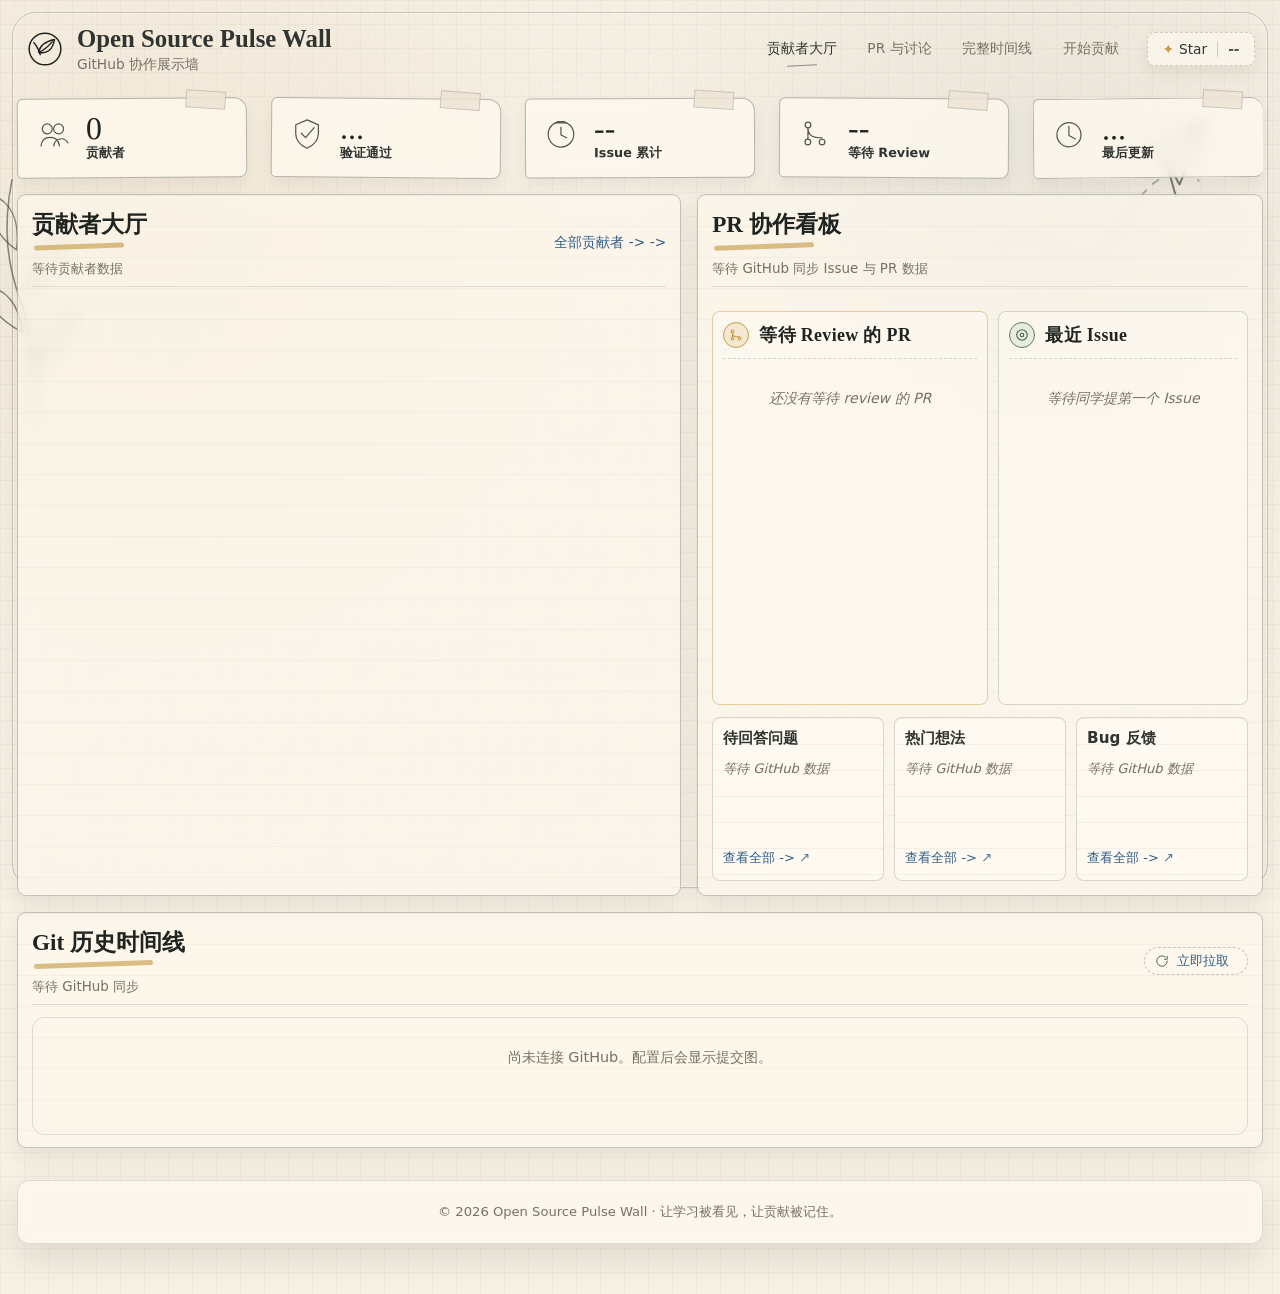
==== commit b71c64ff: "feat: refine GitHub-native pulse wall" ====
--- a/public/index.html
+++ b/public/index.html
@@ -25,7 +25,7 @@
     <path class="plane-fold" d="M204 68 L214 104" />
   </svg>
 
-  <main class="page-shell">
+  <main class="page-shell pulse-dashboard" id="home">
     <header class="topbar">
       <a class="brand" href="#home" aria-label="Open Source Pulse Wall home">
         <span class="brand-mark" aria-hidden="true">
@@ -38,75 +38,20 @@
         </span>
         <span>
           <strong>Open Source Pulse Wall</strong>
-          <small>Classroom Git Project</small>
+          <small>GitHub 协作展示墙</small>
         </span>
       </a>
       <nav class="topnav" aria-label="页面导航">
-        <a href="#home" class="active">首页</a>
-        <a href="#feedback">实时反馈</a>
-        <a href="#contribute">开始贡献</a>
-        <a href="#wall">贡献墙</a>
-        <a href="#board">公告板</a>
-        <a href="#history">Git 历史</a>
-        <a href="#guide">课堂流程</a>
+        <a href="#wall" class="active">贡献者大厅</a>
+        <a href="#board">PR 与讨论</a>
+        <a href="#history">完整时间线</a>
+        <a href="guide.html">开始贡献</a>
       </nav>
       <div class="star-badge" aria-label="课堂星标数量">
         <span>Star</span>
         <strong id="starCount">--</strong>
       </div>
     </header>
-
-    <section class="hero" id="home">
-      <div class="hero-copy">
-        <h1>Open Source Pulse Wall</h1>
-        <h2>教室里的 Git 开源贡献墙</h2>
-        <p class="hero-text">记录每一次学习、每一次提交、每一次成长。一起用开源让知识产生真实的影响力。</p>
-        <div class="status-cluster">
-          <span class="status-pill">
-            <span class="status-dot" id="connectionDot"></span>
-            <span id="connectionText">正在连接实时反馈通道</span>
-          </span>
-          <span class="sync-note" id="syncNote">等待 GitHub 同步配置</span>
-        </div>
-        <div class="hero-actions">
-          <a class="primary-action" href="#contribute">
-            <svg viewBox="0 0 24 24" aria-hidden="true"><path d="M5 19c5-1 9-5 10-10 2 2 4 3 6 3-2-4-5-7-9-9-1 6-4 11-7 16Z" /><path d="M7 17c3-1 5-3 7-6" /></svg>
-            开始贡献
-          </a>
-          <button class="ghost-action" id="copyCloneCommand" type="button">
-            <svg viewBox="0 0 24 24" aria-hidden="true"><path d="M5 12h14M13 6l6 6-6 6" /></svg>
-            复制课堂命令
-          </button>
-        </div>
-      </div>
-
-      <section class="command-card" aria-label="课堂贡献命令">
-        <div class="sketch-caption">课堂贡献命令</div>
-        <div class="command-title">
-          <span>$</span>
-          <small>Bash</small>
-        </div>
-        <pre><code id="terminalCommands"># 1. Fork 本仓库
-git clone <GitHub 仓库地址>
-
-# 2. 创建你的分支
-git checkout -b feat/your-name
-
-# 3. 添加你的个人信息
-cp data/profiles/_template.json data/profiles/your-github-id.json
-# 编辑该 JSON；也可用本页上方表单生成内容后写入同名文件
-npm run validate
-
-# 4. 提交并推送
-git add .
-git commit -m "feat: add my profile"
-git push origin feat/your-name
-
-# 5. 创建 Pull Request
-# 到 main 分支，等待 Review & Merge</code></pre>
-        <p class="tip-line">小贴士：提交后，你的卡片将自动出现在贡献者墙。</p>
-      </section>
-    </section>
 
     <section class="feedback-panel" id="feedback" aria-label="实时反馈">
       <div class="feedback-left">
@@ -146,89 +91,13 @@
       </aside>
     </section>
 
-    <section class="builder" id="contribute">
-      <form class="builder-form" id="profileForm">
-        <div class="builder-heading">
-          <h2>构建你的个人卡片</h2>
-          <p>填写信息，选择头像，生成你的专属贡献卡片。</p>
-        </div>
-        <label>
-          名字 *
-          <input id="inputName" name="name" type="text" value="张三" maxlength="40" placeholder="例如：张三" />
-        </label>
-        <label>
-          GitHub 用户名 *
-          <input id="inputGithub" name="github" type="text" value="zhangsan" maxlength="39" placeholder="例如：zhangsan" />
-        </label>
-        <label>
-          角色 *
-          <select id="inputRole" name="role">
-            <option value="前端开发者">前端开发者</option>
-            <option value="后端开发者">后端开发者</option>
-            <option value="全栈工程师">全栈工程师</option>
-            <option value="UI/UX 设计师">UI/UX 设计师</option>
-            <option value="数据工程师">数据工程师</option>
-            <option value="开源贡献者">开源贡献者</option>
-          </select>
-        </label>
-        <label>
-          一句话宣言 *
-          <input id="inputMotto" name="motto" type="text" value="用代码改变世界" maxlength="120" placeholder="例如：用代码改变世界" />
-        </label>
-        <label>
-          技术标签 *
-          <input id="inputStack" name="stack" type="text" value="React, TypeScript, Node.js, Open Source" placeholder="例如：React, Node.js, Python" />
-        </label>
-        <label>
-          城市 *
-          <input id="inputCity" name="city" type="text" value="北京" maxlength="40" placeholder="例如：北京" />
-        </label>
-        <fieldset class="style-options">
-          <legend>风格 *</legend>
-          <label><input type="radio" name="style" value="minimal" /> 简约</label>
-          <label><input type="radio" name="style" value="nature" checked /> 自然</label>
-          <label><input type="radio" name="style" value="sketch" /> 手绘</label>
-          <label><input type="radio" name="style" value="notebook" /> 笔记</label>
-          <label><input type="radio" name="style" value="ink" /> 墨水</label>
-          <label><input type="radio" name="style" value="sage" /> 极客</label>
-        </fieldset>
-        <fieldset class="avatar-options">
-          <legend>头像 *</legend>
-          <div id="avatarPicker"></div>
-          <label class="avatar-url-field">
-            自定义头像链接
-            <input id="inputAvatarUrl" name="avatarUrl" type="url" pattern="https://.*" inputmode="url" placeholder="https://example.com/avatar.png" />
-          </label>
-        </fieldset>
-        <button class="submit-card" id="copyJson" type="button">预览我的卡片</button>
-      </form>
-
-      <aside class="preview-panel">
-        <div class="panel-heading">
-          <h2>实时预览</h2>
-          <svg viewBox="0 0 24 24" aria-hidden="true"><path d="M2 12s4-7 10-7 10 7 10 7-4 7-10 7S2 12 2 12Z" /><circle cx="12" cy="12" r="3" /></svg>
-        </div>
-        <div id="profilePreview"></div>
-        <p class="preview-note">卡片样式将随信息与头像自动调整</p>
-      </aside>
-
-      <aside class="json-panel">
-        <div class="panel-heading">
-          <h2>JSON 预览</h2>
-          <span>{ }</span>
-        </div>
-        <pre class="json-preview"><code id="jsonPreview"></code></pre>
-        <button class="copy-json" id="copyFilename" type="button">复制文件名</button>
-      </aside>
-    </section>
-
-    <section class="wall-section" id="wall">
+    <section class="wall-section dashboard-main" id="wall">
       <div class="section-head inline-head">
         <div class="section-title">
-          <h2>贡献者墙</h2>
+          <h2>贡献者大厅</h2>
           <p class="wall-summary" id="wallSummary">等待贡献者数据</p>
         </div>
-        <button class="text-link wall-toggle" id="toggleWallMode" type="button" aria-expanded="false" aria-controls="wallControls">全部贡献者</button>
+        <button class="text-link wall-toggle" id="toggleWallMode" type="button" aria-expanded="false" aria-controls="wallDrawer">全部贡献者 -&gt;</button>
       </div>
       <div class="wall-controls" id="wallControls" hidden>
         <label class="wall-search" for="wallSearch">
@@ -247,16 +116,16 @@
       </div>
     </section>
 
-    <section class="board-section" id="board" aria-label="Issue 与 Review 公告板">
+    <section class="board-section" id="board" aria-label="PR、Issue 与讨论看板">
       <div class="section-head inline-head">
         <div class="section-title">
-          <h2>公告板</h2>
+          <h2>PR 协作看板</h2>
           <p class="board-summary" id="boardSummary">等待 GitHub 同步 Issue 与 PR 数据</p>
         </div>
-        <a class="text-link board-open" id="openBoardRepo" href="#" target="_blank" rel="noreferrer" hidden>在 GitHub 查看</a>
+        <a class="text-link board-open" id="openBoardRepo" href="#" target="_blank" rel="noreferrer" hidden>GitHub 仓库 -&gt;</a>
       </div>
       <div class="board-grid">
-        <article class="board-column" aria-label="最近 Issue">
+        <article class="board-column board-column-issues" aria-label="最近 Issue">
           <header class="board-column-head">
             <div class="board-column-title">
               <span class="board-column-icon" aria-hidden="true">
@@ -271,7 +140,7 @@
           </ol>
         </article>
 
-        <article class="board-column" aria-label="等待 Review 的 PR">
+        <article class="board-column board-column-pr" aria-label="等待 Review 的 PR">
           <header class="board-column-head">
             <div class="board-column-title">
               <span class="board-column-icon board-column-icon-pr" aria-hidden="true">
@@ -279,19 +148,42 @@
               </span>
               <h3>等待 Review 的 PR</h3>
             </div>
-            <a class="board-column-link" id="openPullsLink" href="#" target="_blank" rel="noreferrer" hidden>查看全部</a>
+            <a class="board-column-link" id="openPullsLink" href="#" target="_blank" rel="noreferrer" hidden>查看全部 PR</a>
           </header>
           <ol class="board-list" id="pullsList">
             <li class="board-empty">还没有等待 review 的 PR</li>
           </ol>
         </article>
       </div>
+      <div class="discussion-lanes" aria-label="讨论与任务入口">
+        <article>
+          <h3>待回答问题</h3>
+          <ol id="communityQuestionsList">
+            <li class="community-empty">等待 GitHub 数据</li>
+          </ol>
+          <a class="community-open" id="openQuestionsLink" href="#" target="_blank" rel="noreferrer" hidden>查看全部 -&gt;</a>
+        </article>
+        <article>
+          <h3>热门想法</h3>
+          <ol id="communityIdeasList">
+            <li class="community-empty">等待 GitHub 数据</li>
+          </ol>
+          <a class="community-open" id="openIdeasLink" href="#" target="_blank" rel="noreferrer" hidden>查看全部 -&gt;</a>
+        </article>
+        <article>
+          <h3>Bug 反馈</h3>
+          <ol id="communityBugsList">
+            <li class="community-empty">等待 GitHub 数据</li>
+          </ol>
+          <a class="community-open" id="openBugsLink" href="#" target="_blank" rel="noreferrer" hidden>查看全部 -&gt;</a>
+        </article>
+      </div>
     </section>
 
     <section class="history-section" id="history">
       <div class="section-head inline-head">
         <div class="section-title">
-          <h2>Git 历史</h2>
+          <h2>Git 历史时间线</h2>
           <p class="history-summary" id="historySummary">等待 GitHub 同步</p>
         </div>
         <div class="history-actions">
@@ -303,133 +195,13 @@
           </button>
         <button class="text-link history-toggle" id="toggleHistoryMode" type="button" aria-expanded="false"
             aria-controls="gitGraph" hidden>展开全部</button>
-          <a class="text-link history-open" id="openHistoryRepo" href="#" target="_blank" rel="noreferrer" hidden>在 GitHub 查看</a>
+          <a class="text-link history-open" id="openHistoryRepo" href="#" target="_blank" rel="noreferrer" hidden>完整时间线 -&gt;</a>
         </div>
       </div>
       <p class="history-hint">从 GitHub 远端实时拉取最近 <strong id="historyCount">--</strong> 个提交。圆点是普通提交，菱形是合并提交。点击行可在 GitHub 打开。</p>
       <div class="git-graph" id="gitGraph">
         <div class="git-graph-empty">尚未连接 GitHub。配置后会显示提交图。</div>
       </div>
-    </section>
-
-    <section class="steps" id="guide">
-      <div class="section-head">
-        <h2>课堂流程</h2>
-      </div>
-      <div class="step-list">
-        <article>
-          <span>1</span>
-          <h3>Fork 与 Clone</h3>
-          <svg viewBox="0 0 64 64" aria-hidden="true"><path d="M20 8v20M14 8v14c0 3 2 6 6 6s6-3 6-6V8M20 28v26M42 10v18c0 6-4 10-10 10h-6" /></svg>
-          <p>Fork 本仓库到你的 GitHub，并 Clone 到本地。</p>
-        </article>
-        <article>
-          <span>2</span>
-          <h3>Branch 与 Commit</h3>
-          <svg viewBox="0 0 64 64" aria-hidden="true"><path d="M18 12v40M18 22c14 0 14 18 28 18M46 40v12M18 22h24M18 52h24" /><circle cx="18" cy="12" r="5" /><circle cx="46" cy="40" r="5" /><circle cx="18" cy="52" r="5" /></svg>
-          <p>创建个人分支，添加你的信息并提交 Commit。</p>
-        </article>
-        <article>
-          <span>3</span>
-          <h3>Push 与 Pull Request</h3>
-          <svg viewBox="0 0 64 64" aria-hidden="true"><path d="M18 42h28c8 0 12-5 12-11s-5-11-12-11c-3-8-10-12-18-10-7 2-11 7-12 14-6 1-10 5-10 11 0 5 4 7 12 7Z" /><path d="M32 46V26M24 34l8-8 8 8" /></svg>
-          <p>推送到远程仓库，并创建 Pull Request 到 main 分支。</p>
-        </article>
-        <article>
-          <span>4</span>
-          <h3>Review 与 Merge</h3>
-          <svg viewBox="0 0 64 64" aria-hidden="true"><path d="M10 14h44v26H30L18 52V40H10V14Z" /><path d="M20 25h24M20 33h16" /></svg>
-          <p>通过代码审查，合并后你的卡片展示在贡献墙。</p>
-        </article>
-      </div>
-<div class="conflict-lab">
-    <div class="conflict-head">
-        <h3>冲突处理 5 步法</h3>
-        <p>PR 提示 <code>conflicts must be resolved</code> 时按下面顺序操作。默认 <strong>merge</strong>，<strong>rebase</strong> 进阶。
-        </p>
-    </div>
-
-    <ol class="conflict-flow" aria-label="冲突处理流程">
-        <li>
-            <span class="conflict-step-num">1</span>
-            <h4>Sync</h4>
-            <p>拉老师仓库</p>
-        </li>
-        <li>
-            <span class="conflict-step-num">2</span>
-            <h4>Edit</h4>
-            <p>删冲突标记</p>
-        </li>
-        <li>
-            <span class="conflict-step-num">3</span>
-            <h4>Check</h4>
-            <p><code>npm run validate</code></p>
-        </li>
-        <li>
-            <span class="conflict-step-num">4</span>
-            <h4>Save</h4>
-            <p><code>git add</code> + <code>commit</code></p>
-        </li>
-        <li>
-            <span class="conflict-step-num">5</span>
-            <h4>Push</h4>
-            <p>推到自己分支</p>
-        </li>
-    </ol>
-
-    <div class="conflict-commands">
-        <div class="conflict-commands-head">
-            <span class="conflict-commands-title">完整命令（默认 merge 流程）</span>
-            <button class="conflict-copy" id="copyConflictCommands" type="button">复制</button>
-        </div>
-        <pre><code id="conflictCommands"># 1. Sync 同步老师仓库
-git fetch upstream
-git checkout add-your-profile
-git merge upstream/main
-
-# 2. Edit 打开冲突文件，删掉 &lt;&lt;&lt;&lt;&lt;&lt;&lt; / ======= / &gt;&gt;&gt;&gt;&gt;&gt;&gt; 三行
-#    把两边内容合并成合法 JSON
-
-# 3. Check 校验
-npm run validate
-
-# 4. Save 提交
-git add &lt;冲突文件&gt;
-git commit
-
-# 5. Push 推送
-git push origin add-your-profile</code></pre>
-    </div>
-
-    <p class="conflict-rebase-hint">
-        <strong>进阶 rebase：</strong>第 1 步把 <code>merge</code> 换成 <code>rebase</code>，遇到冲突修完后
-        <code>git rebase --continue</code>，第 5 步用 <code>git push --force-with-lease</code>（不要 <code>-f</code>）。
-    </p>
-</div>
-
-<div class="resource-grid">
-    <article class="resource-card">
-        <div class="resource-icon">
-            <svg viewBox="0 0 24 24" aria-hidden="true"><path d="M5 6h11a3 3 0 0 1 3 3v5a3 3 0 0 1-3 3h-3l-4 3v-3H5a3 3 0 0 1-3-3V9a3 3 0 0 1 3-3Z" /><path d="M7 10h7M7 13h5" /></svg>
-        </div>
-        <h4>给同学加油 (Cheers)</h4>
-        <p>在对方的 <code>cheers</code> 数组里追加 <code>{ from, message }</code>。多人同时加油会触发冲突，正好练习上面五步。</p>
-    </article>
-    <article class="resource-card">
-        <div class="resource-icon">
-            <svg viewBox="0 0 24 24" aria-hidden="true"><path d="M12 22c5.523 0 10-4.477 10-10S17.523 2 12 2 2 6.477 2 12s4.477 10 10 10Z"/><path d="m9 12 2 2 4-4"/></svg>
-        </div>
-        <h4>提一个好 Issue</h4>
-        <p>四种模板可选。标题「动词+现象」，复现步骤一步步写，长日志用 <code>```</code> 包起来。</p>
-    </article>
-    <article class="resource-card">
-        <div class="resource-icon">
-            <svg viewBox="0 0 24 24" aria-hidden="true"><path d="M17 21v-2a4 4 0 0 0-4-4H5a4 4 0 0 0-4 4v2"/><circle cx="9" cy="7" r="4"/><path d="M23 21v-2a4 4 0 0 0-3-3.87"/><path d="M16 3.13a4 4 0 0 1 0 7.75"/></svg>
-        </div>
-        <h4>请 Reviewer</h4>
-        <p>老师自动指派；Action 随机抽同学 @ 提醒；也可在 PR 手动 <code>@同学</code>。改完记得点 <strong>Re-request review</strong>。</p>
-    </article>
-</div>
     </section>
 
     <section class="about" id="about">
@@ -467,6 +239,44 @@
     </section>
   </div>
 
+  <div class="wall-drawer-overlay" id="wallDrawerOverlay" hidden>
+    <section class="wall-drawer" id="wallDrawer" role="dialog" aria-modal="true" aria-labelledby="wallDrawerTitle" tabindex="-1">
+      <div class="wall-drawer-head">
+        <div>
+          <h2 id="wallDrawerTitle">全部贡献者</h2>
+          <p id="wallDrawerCount">等待贡献者数据</p>
+        </div>
+        <button class="wall-drawer-close" id="closeWallDrawer" type="button" aria-label="关闭全部贡献者">
+          <svg viewBox="0 0 24 24" aria-hidden="true"><path d="M6 6l12 12M18 6 6 18" /></svg>
+        </button>
+      </div>
+      <label class="wall-drawer-search" for="wallDrawerSearch">
+        <svg viewBox="0 0 24 24" aria-hidden="true"><path d="m21 21-5.2-5.2" /><circle cx="10.8" cy="10.8" r="6.8" /></svg>
+        <span class="sr-only">搜索全部贡献者</span>
+        <input id="wallDrawerSearch" type="search" placeholder="搜索贡献者..." autocomplete="off" />
+      </label>
+      <div class="wall-drawer-filters" aria-label="贡献者筛选">
+        <button type="button" data-drawer-filter="all" class="is-active">全部</button>
+        <button type="button" data-drawer-filter="new">新人</button>
+        <button type="button" data-drawer-filter="active">活跃</button>
+        <button type="button" data-drawer-filter="review">Review</button>
+        <button type="button" data-drawer-filter="discussion">Discussion</button>
+      </div>
+      <div class="wall-drawer-tools">
+        <label>
+          排序：
+          <select id="wallDrawerSort">
+            <option value="recent">最近贡献</option>
+            <option value="handle">GitHub 用户名</option>
+          </select>
+        </label>
+        <span id="wallDrawerPageNote">预览列表</span>
+      </div>
+      <ol class="wall-drawer-list" id="wallDrawerList"></ol>
+      <button class="wall-drawer-load" id="wallDrawerLoadMore" type="button" hidden>加载更多</button>
+    </section>
+  </div>
+
   <div class="validation-box" id="validationBox" aria-live="polite"></div>
   <div class="toast" id="toast" role="status" aria-live="polite"></div>
   <script src="app.js"></script>
--- a/public/styles.css
+++ b/public/styles.css
@@ -254,8 +254,6 @@
 
 .hero h2,
 .section-head h2,
-.builder-heading h2,
-.panel-heading h2,
 .panel-title-row h2 {
   position: relative;
   display: inline-block;
@@ -356,9 +354,7 @@
 }
 
 .primary-action,
-.ghost-action,
-.submit-card,
-.copy-json {
+.ghost-action {
   display: inline-flex;
   align-items: center;
   justify-content: center;
@@ -390,9 +386,7 @@
 
 .ghost-action { font-weight: 700; }
 .primary-action:hover,
-.ghost-action:hover,
-.submit-card:hover,
-.copy-json:hover {
+.ghost-action:hover {
   transform: translateY(-2px) rotate(-.5deg);
   box-shadow: 0 6px 0 rgba(48,52,49,.82), var(--shadow);
 }
@@ -472,7 +466,6 @@
 }
 
 .feedback-panel,
-.builder,
 .wall-section,
 .history-section,
 .board-section,
@@ -631,187 +624,6 @@
 }
 #liveFeed time { color: var(--muted); }
 
-.builder {
-  display: grid;
-  grid-template-columns: minmax(320px, .92fr) minmax(280px, .74fr) minmax(300px, .82fr);
-  gap: 0;
-  margin-top: 16px;
-  overflow: hidden;
-}
-
-.builder-form,
-.preview-panel,
-.json-panel {
-  min-width: 0;
-  padding: 22px;
-}
-
-.builder-form {
-  display: grid;
-  grid-template-columns: 1fr 1fr;
-  gap: 12px 18px;
-  border-right: 1px solid var(--line);
-}
-
-.builder-heading,
-.style-options,
-.avatar-options,
-.submit-card,
-.builder-form > label:nth-of-type(4),
-.builder-form > label:nth-of-type(5) {
-  grid-column: 1 / -1;
-}
-
-.builder-heading h2,
-.panel-heading h2 { font-size: 1.18rem; }
-.builder-heading p {
-  margin: 6px 0 2px;
-  color: var(--muted);
-  font-size: .84rem;
-}
-
-.builder-form label {
-  display: grid;
-  gap: 6px;
-  color: var(--ink);
-  font-weight: 700;
-  font-size: .83rem;
-}
-
-.builder-form input,
-.builder-form select {
-  width: 100%;
-  min-height: 36px;
-  padding: 7px 10px;
-  border: 1px solid var(--line-dark);
-  border-radius: 6px;
-  color: var(--ink);
-  background: rgba(255,250,240,.76);
-  outline: none;
-}
-
-.builder-form input:focus,
-.builder-form select:focus {
-  border-color: var(--sage);
-  box-shadow: 0 0 0 3px rgba(96,122,100,.14);
-}
-
-fieldset {
-  margin: 0;
-  padding: 0;
-  border: 0;
-}
-
-legend {
-  margin-bottom: 8px;
-  color: var(--ink);
-  font-weight: 700;
-  font-size: .84rem;
-}
-
-.style-options {
-  display: grid;
-  grid-template-columns: repeat(3, minmax(0, 1fr));
-  gap: 8px;
-}
-
-.avatar-options {
-  display: grid;
-  gap: 10px;
-}
-
-.style-options legend,
-.avatar-options legend { grid-column: 1 / -1; }
-
-.style-options label {
-  display: inline-flex;
-  align-items: center;
-  justify-content: center;
-  gap: 6px;
-  min-height: 34px;
-  border: 1px solid var(--line);
-  border-radius: 6px;
-  background: rgba(255,250,240,.54);
-  color: var(--ink-soft);
-  font-size: .82rem;
-}
-
-.style-options input { width: auto; min-height: auto; accent-color: var(--sage); }
-
-#avatarPicker {
-  display: grid;
-  grid-template-columns: repeat(5, minmax(0, 1fr));
-  gap: 8px;
-}
-
-.avatar-choice {
-  display: grid;
-  place-items: center;
-  aspect-ratio: 1;
-  border: 1px solid var(--line);
-  border-radius: 8px;
-  background: rgba(255,250,240,.58);
-  padding: 3px;
-  transition: transform .14s ease, border-color .14s ease, box-shadow .14s ease;
-}
-
-.avatar-choice img {
-  width: 100%;
-  height: 100%;
-  object-fit: contain;
-  display: block;
-}
-
-.avatar-choice input {
-  position: absolute;
-  opacity: 0;
-  pointer-events: none;
-}
-
-.avatar-choice:has(input:checked) {
-  border-color: var(--sage-dark);
-  box-shadow: 0 0 0 3px rgba(96,122,100,.15);
-  transform: rotate(-1deg);
-}
-
-.avatar-url-field {
-  margin-top: 2px;
-}
-
-.avatar-url-field input:invalid {
-  border-color: #b36b4a;
-  box-shadow: 0 0 0 3px rgba(179,107,74,.12);
-}
-
-.submit-card {
-  width: 100%;
-  margin-top: 2px;
-  color: #fffaf0;
-  border-color: var(--sage-dark);
-  background: linear-gradient(180deg, #6f8972, var(--sage-dark));
-  font-weight: 800;
-}
-
-.preview-panel { border-right: 1px solid var(--line); }
-.panel-heading {
-  display: flex;
-  align-items: center;
-  justify-content: space-between;
-  gap: 12px;
-  margin-bottom: 16px;
-}
-.panel-heading svg {
-  width: 20px;
-  height: 20px;
-  color: var(--ink-soft);
-  stroke-width: 1.7;
-}
-.panel-heading span {
-  color: var(--ink-soft);
-  font-family: var(--hand);
-  font-weight: 700;
-}
-
 .profile-card {
   position: relative;
   display: grid;
@@ -834,12 +646,6 @@
   height: 58px;
   opacity: .42;
   background: url("data:image/svg+xml,%3Csvg viewBox='0 0 90 70' xmlns='http://www.w3.org/2000/svg'%3E%3Cg fill='none' stroke='%23607a64' stroke-width='1.4' stroke-linecap='round' stroke-linejoin='round'%3E%3Cpath d='M6 62c9-20 24-31 44-34 15-2 28 2 38 12'/%3E%3Cpath d='M18 60c12-11 23-18 35-19 12-2 23 1 33 9'/%3E%3Cpath d='M10 64h78'/%3E%3Cpath d='M9 55c0-11 3-19 9-25 5 8 5 17 1 26'/%3E%3Cpath d='M23 54c1-11 5-19 13-25 3 9 1 17-6 26'/%3E%3C/g%3E%3C/svg%3E") center / contain no-repeat;
-}
-
-.profile-card.is-preview {
-  min-height: 290px;
-  padding: 16px;
-  border-radius: 10px;
 }
 
 .profile-card[data-style="minimal"] {
@@ -1110,16 +916,6 @@
     outline: 0;
     color: var(--ink);
 }
-.profile-landscape {
-  position: relative;
-  z-index: 1;
-  width: 100%;
-  height: 58px;
-  margin-top: 3px;
-  color: rgba(96,122,100,.76);
-  stroke-width: 1.5;
-}
-
 .profile-footer {
   position: relative;
   z-index: 1;
@@ -1133,38 +929,6 @@
 .profile-footer a {
   color: var(--sage-dark);
   text-decoration: none;
-}
-
-.preview-note {
-  margin: 10px 0 0;
-  color: var(--muted);
-  text-align: center;
-  font-size: .78rem;
-}
-
-.json-preview {
-  min-height: 290px;
-  max-height: 360px;
-  margin: 0;
-  padding: 16px;
-  border-radius: 8px;
-  color: #e8d9b3;
-  background: radial-gradient(circle at 20% 0%, rgba(255,250,240,.08), transparent 15rem), #292a26;
-  box-shadow: inset 0 1px 0 rgba(255,255,255,.08), var(--shadow-soft);
-  overflow: auto;
-  line-height: 1.62;
-  font-size: .82rem;
-}
-
-.copy-json {
-  min-height: 38px;
-  margin-top: 12px;
-  padding: 0 16px;
-  color: #e8d9b3;
-  border-color: rgba(232,217,179,.45);
-  background: #292a26;
-  box-shadow: none;
-  font-size: .82rem;
 }
 
 .wall-section,
@@ -1950,9 +1714,6 @@
 @media (max-width: 1180px) {
   h1 { font-size: clamp(2.6rem, 4.75vw, 3.6rem); }
   .hero { gap: 34px; }
-  .builder { grid-template-columns: 1fr 1fr; }
-  .builder-form { grid-column: 1 / -1; border-right: 0; border-bottom: 1px solid var(--line); }
-  .preview-panel { border-right: 1px solid var(--line); }
   .wall { grid-template-columns: repeat(3, minmax(0, 1fr)); }
 }
 
@@ -2017,18 +1778,6 @@
     border-bottom: 1px solid var(--line);
   }
   .stat-card:last-child { border-bottom: 0; }
-  .builder {
-    grid-template-columns: 1fr;
-  }
-  .builder-form {
-    grid-template-columns: 1fr;
-  }
-  .preview-panel {
-    border-right: 0;
-    border-bottom: 1px solid var(--line);
-  }
-  .style-options { grid-template-columns: repeat(2, minmax(0, 1fr)); }
-  #avatarPicker { grid-template-columns: repeat(5, minmax(0, 1fr)); }
   .section-head.inline-head {
     align-items: flex-start;
   }
@@ -2733,5 +2482,1079 @@
 
 @media (max-width: 430px) {
   h1 { font-size: 1.55rem; }
-  #avatarPicker { grid-template-columns: repeat(4, minmax(0, 1fr)); }
-}
+}
+
+/* Hand-drawn collaboration wall refresh. */
+body {
+  background:
+    linear-gradient(rgba(48, 52, 49, .035) 1px, transparent 1px),
+    linear-gradient(90deg, rgba(48, 52, 49, .032) 1px, transparent 1px),
+    radial-gradient(circle at 12% 18%, rgba(195, 154, 69, .08), transparent 27rem),
+    radial-gradient(circle at 82% 12%, rgba(96, 122, 100, .07), transparent 26rem),
+    #f7f0e4;
+  background-size: 24px 24px, 24px 24px, auto, auto, auto;
+}
+
+body::after {
+  inset: 12px;
+  border-color: rgba(48, 52, 49, .22);
+  border-radius: 24px;
+}
+
+.page-shell {
+  display: grid;
+  grid-template-columns: minmax(0, 1.08fr) minmax(390px, .92fr);
+  align-items: start;
+  gap: 16px;
+  width: min(1460px, calc(100% - 34px));
+  padding-top: 22px;
+}
+
+.topbar,
+.feedback-panel,
+.history-section,
+.classroom-intro,
+.steps,
+.about {
+  grid-column: 1 / -1;
+}
+
+.topbar { order: 1; }
+.feedback-panel { order: 2; }
+.wall-section { order: 3; grid-column: 1 / 2; }
+.board-section { order: 4; grid-column: 2 / 3; }
+.history-section { order: 5; }
+.classroom-intro { order: 6; }
+.steps { order: 7; }
+.about { order: 8; }
+
+.topbar {
+  grid-template-columns: minmax(280px, 1fr) auto auto;
+  margin-bottom: 0;
+  padding: 0 8px 4px;
+}
+
+.brand-mark {
+  width: 40px;
+  height: 40px;
+  border: 0;
+  background: transparent;
+  box-shadow: none;
+}
+
+.brand-mark svg {
+  width: 38px;
+  height: 38px;
+  stroke-width: 1.9;
+}
+
+.brand strong {
+  font-family: var(--hand);
+  font-size: 1.55rem;
+  letter-spacing: 0;
+}
+
+.brand small,
+.topnav,
+.sync-note,
+.star-badge {
+  font-size: .86rem;
+}
+
+.topnav {
+  gap: clamp(20px, 2.4vw, 34px);
+}
+
+.topnav a::after {
+  height: 1px;
+  background: rgba(48, 52, 49, .52);
+}
+
+.star-badge {
+  min-width: 108px;
+  border-style: dashed;
+  background: rgba(255, 250, 240, .62);
+}
+
+.feedback-panel {
+  display: block;
+  min-height: auto;
+  margin: 2px 0 0;
+  padding: 0;
+  border: 0;
+  background: transparent;
+  box-shadow: none;
+}
+
+.feedback-left,
+.panel-title-row,
+.feed-box {
+  display: contents;
+}
+
+.panel-title-row h2,
+.panel-title-row span,
+.feed-box {
+  display: none;
+}
+
+.stats-row {
+  display: grid;
+  grid-template-columns: repeat(5, minmax(150px, 1fr));
+  gap: 24px;
+}
+
+.stat-card {
+  position: relative;
+  min-height: 78px;
+  padding: 14px 18px 14px 68px;
+  border: 1.5px solid rgba(48, 52, 49, .34);
+  border-radius: 6px 13px 8px 5px;
+  background: rgba(255, 250, 240, .73);
+  box-shadow: 0 7px 14px rgba(48, 52, 49, .06);
+  transform: rotate(var(--tilt, -.4deg));
+}
+
+.stat-card:nth-child(2) { --tilt: .5deg; }
+.stat-card:nth-child(3) { --tilt: -.2deg; }
+.stat-card:nth-child(4) { --tilt: .35deg; }
+.stat-card:nth-child(5) { --tilt: -.55deg; }
+
+.stat-card::after {
+  content: "";
+  position: absolute;
+  top: -8px;
+  right: 20px;
+  width: 38px;
+  height: 16px;
+  border: 1px solid rgba(48, 52, 49, .18);
+  background: rgba(238, 228, 212, .84);
+  transform: rotate(4deg);
+}
+
+.stat-card svg {
+  position: absolute;
+  left: 18px;
+  top: 18px;
+  width: 34px;
+  height: 34px;
+  stroke-width: 1.7;
+  color: var(--ink-soft);
+}
+
+.stat-card strong {
+  font-family: var(--hand);
+  font-size: 2rem;
+  line-height: .95;
+}
+
+.stat-card span {
+  display: block;
+  color: var(--ink);
+  font-weight: 700;
+}
+
+.stat-card small {
+  display: none;
+}
+
+.wall-section,
+.board-section,
+.history-section {
+  margin-top: 0;
+  padding: 14px;
+  border: 1.3px solid rgba(48, 52, 49, .27);
+  border-radius: 9px;
+  background:
+    linear-gradient(rgba(48, 52, 49, .035) 1px, transparent 1px),
+    rgba(255, 250, 240, .58);
+  background-size: 100% 31px;
+  box-shadow: 0 12px 22px rgba(48, 52, 49, .07);
+}
+
+.wall-section,
+.board-section {
+  height: clamp(680px, 78vh, 780px);
+  min-height: 0;
+  overflow: hidden;
+}
+
+.wall-section {
+  display: grid;
+  grid-template-rows: auto auto minmax(0, 1fr) auto;
+}
+
+.board-section {
+  grid-template-rows: auto minmax(0, 1fr) auto;
+}
+
+.section-head.inline-head {
+  margin-bottom: 12px;
+  padding-bottom: 8px;
+  border-bottom: 1px solid rgba(48, 52, 49, .12);
+}
+
+.section-title h2 {
+  font-family: var(--hand);
+  font-size: 1.45rem;
+}
+
+.section-title h2::after,
+.section-head h2::after {
+  height: 5px;
+  background: rgba(195, 154, 69, .62);
+}
+
+.text-link,
+.board-column-link {
+  color: #315e86;
+}
+
+.wall-controls,
+.wall-load-row {
+  display: none;
+}
+
+.wall {
+  grid-template-columns: repeat(3, minmax(0, 1fr));
+  gap: 12px;
+  min-height: 0;
+  overflow: hidden;
+  align-content: start;
+}
+
+.wall .profile-card {
+  display: flex;
+  flex-direction: column;
+  gap: 8px;
+  height: 292px;
+  min-height: 238px;
+  padding: 12px 12px 42px;
+  border-color: rgba(48, 52, 49, .24);
+  border-radius: 8px;
+  background:
+    linear-gradient(rgba(48, 52, 49, .055) 1px, transparent 1px),
+    rgba(255, 252, 245, .78);
+  background-size: 100% 30px;
+  box-shadow: 0 6px 13px rgba(48, 52, 49, .055);
+}
+
+.wall .motto {
+  display: -webkit-box;
+  -webkit-line-clamp: 2;
+  line-clamp: 2;
+  -webkit-box-orient: vertical;
+  overflow: hidden;
+}
+
+.wall .profile-tags {
+  max-height: 52px;
+  margin-top: 0;
+  overflow: hidden;
+}
+
+.wall .profile-tags span:nth-child(n+4) {
+  display: none;
+}
+
+.wall .profile-footer {
+  margin-top: auto;
+}
+
+.profile-card[data-style="sage"],
+.profile-card[data-style="minimal"],
+.profile-card[data-style="sketch"],
+.profile-card[data-style="notebook"],
+.profile-card[data-style="ink"] {
+  background:
+    linear-gradient(rgba(48, 52, 49, .055) 1px, transparent 1px),
+    rgba(255, 252, 245, .78);
+}
+
+.profile-top {
+  align-items: flex-start;
+}
+
+.avatar-image {
+  filter: grayscale(.18) contrast(.95);
+}
+
+.wall .avatar-image {
+  width: 58px;
+  height: 58px;
+}
+
+.identity h3 {
+  font-family: var(--hand);
+  font-size: 1.28rem;
+  line-height: 1.05;
+}
+
+.handle,
+.profile-footer,
+.location-row,
+.motto {
+  font-size: .86rem;
+}
+
+.role {
+  width: fit-content;
+  margin-top: 10px;
+  padding: 7px 10px;
+  border: 1px solid rgba(96, 122, 100, .28);
+  border-radius: 5px;
+  background: rgba(230, 237, 223, .86);
+  color: var(--sage-dark);
+  font-size: .88rem;
+}
+
+.profile-tags {
+  gap: 6px;
+}
+
+.profile-tags span {
+  padding: 4px 8px;
+  border-radius: 5px;
+  background: rgba(255, 250, 240, .9);
+}
+
+.cheer-badge {
+  border-style: dashed;
+  border-color: rgba(163, 106, 59, .62);
+  background: rgba(255, 245, 231, .82);
+  color: #9b5a25;
+}
+
+.cheers-block {
+  max-height: 68px;
+  overflow: hidden;
+  border-style: dashed;
+}
+
+.cheers-list li:not(.cheers-more) {
+  display: -webkit-box;
+  -webkit-line-clamp: 2;
+  line-clamp: 2;
+  -webkit-box-orient: vertical;
+  overflow: hidden;
+}
+
+.board-section {
+  display: grid;
+  gap: 12px;
+}
+
+.board-grid {
+  grid-template-columns: 1.05fr .95fr;
+  gap: 10px;
+  min-height: 0;
+}
+
+.board-column-pr { order: 1; }
+.board-column-issues { order: 2; }
+
+.board-column {
+  min-height: 0;
+  padding: 10px;
+  border-radius: 8px;
+  background: rgba(255, 252, 245, .55);
+  overflow: hidden;
+}
+
+.board-column-pr {
+  border-color: rgba(195, 154, 69, .45);
+}
+
+.board-column-issues {
+  border-color: rgba(96, 122, 100, .28);
+}
+
+.board-list {
+  gap: 8px;
+  min-height: 0;
+  overflow: hidden;
+}
+
+.board-item-link {
+  padding: 8px;
+  border-radius: 7px;
+  background: rgba(255, 250, 240, .7);
+}
+
+.board-item:nth-child(n+5) {
+  display: none;
+}
+
+.discussion-lanes {
+  display: grid;
+  grid-template-columns: repeat(3, minmax(0, 1fr));
+  gap: 10px;
+}
+
+.discussion-lanes article {
+  padding: 10px;
+  border: 1px solid rgba(48, 52, 49, .18);
+  border-radius: 8px;
+  background:
+    linear-gradient(rgba(48, 52, 49, .052) 1px, transparent 1px),
+    rgba(255, 252, 245, .64);
+  background-size: 100% 26px;
+}
+
+.discussion-lanes h3 {
+  margin: 0 0 8px;
+  color: var(--ink);
+  font-size: .95rem;
+}
+
+.discussion-lanes ol {
+  display: grid;
+  gap: 2px;
+  min-height: 86px;
+  margin: 0;
+  padding: 0;
+  list-style: none;
+}
+
+.discussion-lanes a,
+.discussion-lanes span,
+.community-empty {
+  display: block;
+  min-width: 0;
+  overflow: hidden;
+  padding: 3px 0;
+  color: #315e86;
+  font-size: .82rem;
+  text-decoration: none;
+  text-overflow: ellipsis;
+  white-space: nowrap;
+}
+
+.community-empty {
+  color: var(--muted);
+  font-style: italic;
+}
+
+.community-item a {
+  display: grid;
+  grid-template-columns: minmax(0, 1fr) auto;
+  column-gap: 6px;
+  border-bottom: 1px solid rgba(48, 52, 49, .08);
+}
+
+.community-item a span,
+.community-item a small {
+  min-width: 0;
+  grid-column: 1;
+}
+
+.community-item small {
+  display: block;
+  overflow: hidden;
+  color: var(--muted);
+  font-size: .72rem;
+  text-overflow: ellipsis;
+  white-space: nowrap;
+}
+
+.community-item a::after {
+  content: "↗";
+  grid-column: 2;
+  grid-row: 1 / 3;
+  color: rgba(49, 94, 134, .82);
+}
+
+.community-open::after {
+  content: " ↗";
+  color: rgba(49, 94, 134, .82);
+}
+
+.discussion-lanes .community-open {
+  margin-top: 3px;
+}
+
+.history-section {
+  padding-bottom: 12px;
+}
+
+.history-hint {
+  display: none;
+}
+
+.git-graph {
+  min-height: 118px;
+  padding: 4px 0 0;
+  background: transparent;
+}
+
+.git-commit-list {
+  display: grid;
+  grid-template-columns: repeat(6, minmax(0, 1fr));
+  gap: 8px;
+}
+
+.git-commit-row {
+  min-width: 0;
+  border-left: 1px solid rgba(48, 52, 49, .16);
+}
+
+.git-commit-link {
+  align-items: flex-start;
+  padding: 8px;
+}
+
+.git-commit-message,
+.git-commit-meta {
+  font-size: .76rem;
+}
+
+.classroom-intro {
+  min-height: 0;
+  margin-top: 10px;
+  padding-top: 22px;
+  border-top: 1px dashed rgba(48, 52, 49, .18);
+}
+
+.wall-drawer-overlay[hidden] {
+  display: none;
+}
+
+.wall-drawer-overlay {
+  position: fixed;
+  inset: 0;
+  z-index: 40;
+  display: flex;
+  justify-content: flex-end;
+  background: rgba(48, 52, 49, .12);
+}
+
+.wall-drawer {
+  width: min(520px, calc(100vw - 26px));
+  height: calc(100vh - 10px);
+  margin: 5px;
+  padding: 24px;
+  overflow: auto;
+  border: 1.5px solid rgba(48, 52, 49, .32);
+  border-radius: 14px;
+  background:
+    linear-gradient(rgba(48, 52, 49, .035) 1px, transparent 1px),
+    linear-gradient(90deg, rgba(48, 52, 49, .028) 1px, transparent 1px),
+    #fffaf0;
+  background-size: 24px 24px, 24px 24px, auto;
+  box-shadow: -16px 0 36px rgba(48, 52, 49, .18);
+}
+
+.wall-drawer:focus {
+  outline: 0;
+}
+
+.wall-drawer-head {
+  display: flex;
+  justify-content: space-between;
+  gap: 16px;
+  margin-bottom: 16px;
+}
+
+.wall-drawer-head h2 {
+  margin: 0 0 6px;
+  font-family: var(--hand);
+  font-size: 1.6rem;
+}
+
+.wall-drawer-head p {
+  margin: 0;
+  color: var(--muted);
+  font-size: .86rem;
+}
+
+.wall-drawer-close {
+  display: grid;
+  place-items: center;
+  width: 34px;
+  height: 34px;
+  border: 0;
+  background: transparent;
+  color: var(--ink-soft);
+}
+
+.wall-drawer-close svg {
+  width: 20px;
+  height: 20px;
+  stroke-width: 1.8;
+}
+
+.wall-drawer-search {
+  display: flex;
+  align-items: center;
+  gap: 8px;
+  height: 40px;
+  padding: 0 12px;
+  border: 1px solid rgba(48, 52, 49, .28);
+  border-radius: 6px;
+  background: rgba(255, 252, 245, .82);
+}
+
+.wall-drawer-search svg {
+  width: 18px;
+  height: 18px;
+}
+
+.wall-drawer-search input {
+  width: 100%;
+  border: 0;
+  outline: 0;
+  background: transparent;
+}
+
+.wall-drawer-filters {
+  display: flex;
+  flex-wrap: wrap;
+  gap: 8px;
+  margin: 14px 0;
+}
+
+.wall-drawer-filters button,
+.wall-drawer-tools select,
+.wall-drawer-load {
+  border: 1px solid rgba(48, 52, 49, .2);
+  border-radius: 7px;
+  background: rgba(255, 250, 240, .85);
+  color: var(--ink-soft);
+}
+
+.wall-drawer-filters button {
+  padding: 6px 12px;
+}
+
+.wall-drawer-filters button.is-active {
+  border-color: rgba(96, 122, 100, .48);
+  background: rgba(230, 237, 223, .92);
+  color: var(--sage-dark);
+  font-weight: 700;
+}
+
+.wall-drawer-tools {
+  display: flex;
+  align-items: center;
+  justify-content: space-between;
+  gap: 12px;
+  margin: 0 0 12px;
+  color: var(--muted);
+  font-size: .84rem;
+}
+
+.wall-drawer-tools select {
+  height: 34px;
+  padding: 0 9px;
+}
+
+.wall-drawer-list {
+  display: grid;
+  gap: 0;
+  margin: 0;
+  padding: 0;
+  list-style: none;
+  border: 1px solid rgba(48, 52, 49, .14);
+  border-radius: 9px;
+  overflow: hidden;
+  background: rgba(255, 252, 245, .45);
+}
+
+.wall-drawer-row {
+  display: grid;
+  grid-template-columns: 42px minmax(120px, 1.1fr) minmax(80px, .8fr) auto 22px;
+  align-items: center;
+  gap: 10px;
+  min-height: 62px;
+  padding: 8px 10px;
+  border-bottom: 1px solid rgba(48, 52, 49, .11);
+}
+
+.wall-drawer-row:last-child {
+  border-bottom: 0;
+}
+
+.wall-drawer-row img {
+  width: 38px;
+  height: 38px;
+  border: 1px solid rgba(48, 52, 49, .18);
+  border-radius: 7px;
+  object-fit: cover;
+  filter: grayscale(.14);
+}
+
+.wall-drawer-person strong,
+.wall-drawer-person small {
+  display: block;
+}
+
+.wall-drawer-person strong {
+  font-size: .88rem;
+}
+
+.wall-drawer-person small,
+.wall-drawer-recent {
+  color: var(--muted);
+  font-size: .78rem;
+}
+
+.wall-drawer-recent span,
+.wall-drawer-recent a {
+  display: block;
+}
+
+.wall-drawer-file {
+  margin-top: 3px;
+}
+
+.wall-drawer-badge {
+  padding: 4px 8px;
+  border: 1px solid rgba(96, 122, 100, .32);
+  border-radius: 6px;
+  background: rgba(230, 237, 223, .78);
+  color: var(--sage-dark);
+  font-size: .76rem;
+  white-space: nowrap;
+}
+
+.wall-drawer-row a {
+  color: #315e86;
+  text-decoration: none;
+}
+
+.wall-drawer-empty {
+  padding: 22px;
+  color: var(--muted);
+}
+
+.wall-drawer-load {
+  width: 100%;
+  margin-top: 12px;
+  min-height: 38px;
+}
+
+@media (max-width: 1100px) {
+  .page-shell {
+    grid-template-columns: 1fr;
+  }
+  .wall-section,
+  .board-section {
+    grid-column: 1 / -1;
+    height: auto;
+    overflow: visible;
+  }
+  .stats-row {
+    grid-template-columns: repeat(2, minmax(0, 1fr));
+  }
+  .wall {
+    grid-template-columns: repeat(2, minmax(0, 1fr));
+  }
+  .git-commit-list {
+    grid-template-columns: 1fr;
+  }
+}
+
+@media (max-width: 720px) {
+  .topbar {
+    grid-template-columns: 1fr;
+  }
+  .topnav {
+    overflow-x: auto;
+    padding-bottom: 4px;
+  }
+  .stats-row,
+  .wall,
+  .board-grid,
+  .discussion-lanes {
+    grid-template-columns: 1fr;
+  }
+  .wall-drawer-row {
+    grid-template-columns: 42px minmax(0, 1fr) auto;
+  }
+  .wall-drawer-recent {
+    display: none;
+  }
+}
+
+/* Guide page */
+.guide-page.page-shell {
+  display: block;
+  width: min(1120px, calc(100% - 32px));
+}
+
+.guide-topbar {
+  grid-template-columns: minmax(260px, 1fr) auto auto;
+}
+
+.guide-back {
+  justify-self: end;
+  color: #315e86;
+  text-decoration: none;
+  white-space: nowrap;
+}
+
+.guide-hero,
+.guide-step-card,
+.guide-toc,
+.guide-checklist {
+  position: relative;
+  border: 1.4px solid rgba(48, 52, 49, .2);
+  border-radius: 12px;
+  background:
+    linear-gradient(rgba(48, 52, 49, .045) 1px, transparent 1px),
+    rgba(255, 252, 245, .74);
+  background-size: 100% 30px;
+  box-shadow: 0 10px 22px rgba(48, 52, 49, .07);
+}
+
+.guide-hero {
+  display: grid;
+  grid-template-columns: minmax(0, 1fr) 320px;
+  gap: 22px;
+  align-items: start;
+  padding: 28px;
+  margin-bottom: 18px;
+}
+
+.guide-hero h1 {
+  margin: 0 0 12px;
+  font-family: inherit;
+  font-size: clamp(2rem, 3.2vw, 2.75rem);
+  line-height: 1.12;
+  letter-spacing: 0;
+}
+
+.guide-hero p,
+.guide-step-card p,
+.guide-checklist li,
+.guide-clean-list li {
+  color: var(--ink-soft);
+  line-height: 1.75;
+}
+
+.guide-checklist {
+  padding: 18px;
+}
+
+.guide-checklist h2 {
+  margin: 0 0 10px;
+  font-family: inherit;
+  font-size: 1.05rem;
+}
+
+.guide-checklist ul,
+.guide-clean-list {
+  margin: 0;
+  padding-left: 1.2rem;
+}
+
+.guide-layout {
+  display: grid;
+  grid-template-columns: 230px minmax(0, 1fr);
+  gap: 18px;
+  align-items: start;
+}
+
+.guide-toc {
+  position: sticky;
+  top: 18px;
+  display: grid;
+  gap: 8px;
+  padding: 16px;
+}
+
+.guide-toc strong {
+  margin-bottom: 5px;
+  color: var(--ink);
+}
+
+.guide-toc a,
+.guide-next-actions a {
+  color: #315e86;
+  text-decoration: none;
+}
+
+.guide-toc a {
+  padding: 6px 0;
+  border-bottom: 1px dashed rgba(48, 52, 49, .12);
+  font-size: .92rem;
+}
+
+.guide-content {
+  display: grid;
+  gap: 18px;
+}
+
+.guide-step-card {
+  padding: 22px;
+  scroll-margin-top: 20px;
+}
+
+.guide-step-head {
+  display: grid;
+  grid-template-columns: 46px minmax(0, 1fr);
+  gap: 14px;
+  align-items: start;
+  margin-bottom: 14px;
+}
+
+.guide-step-head > span {
+  display: grid;
+  place-items: center;
+  width: 40px;
+  height: 40px;
+  border: 1.5px solid rgba(195, 154, 69, .7);
+  border-radius: 50%;
+  background: rgba(255, 246, 223, .86);
+  color: #8a5a1f;
+  font-weight: 800;
+}
+
+.guide-step-head h2,
+.guide-field-grid h3,
+.guide-mistakes h3 {
+  margin: 0 0 8px;
+  font-family: inherit;
+  letter-spacing: 0;
+}
+
+.guide-step-head h2 {
+  font-size: 1.5rem;
+}
+
+.guide-step-card pre {
+  margin: 14px 0;
+  padding: 16px;
+  border: 1px solid rgba(48, 52, 49, .2);
+  border-radius: 9px;
+  background: #242721;
+  color: #f6ecd8;
+  overflow-x: auto;
+  line-height: 1.6;
+}
+
+.guide-note {
+  padding: 10px 12px;
+  border-left: 3px solid rgba(96, 122, 100, .55);
+  background: rgba(230, 237, 223, .45);
+}
+
+.guide-shot {
+  margin: 16px 0 0;
+  border: 1px solid rgba(48, 52, 49, .16);
+  border-radius: 10px;
+  background: rgba(255, 250, 240, .72);
+  overflow: hidden;
+}
+
+.guide-shot img {
+  display: block;
+  width: 100%;
+  max-height: 430px;
+  object-fit: contain;
+  background: #fff;
+}
+
+.guide-shot figcaption {
+  padding: 10px 12px;
+  color: var(--muted);
+  font-size: .9rem;
+  line-height: 1.55;
+}
+
+.guide-two-shots {
+  display: grid;
+  grid-template-columns: repeat(2, minmax(0, 1fr));
+  gap: 14px;
+}
+
+.guide-field-grid,
+.guide-mistakes {
+  display: grid;
+  grid-template-columns: repeat(2, minmax(0, 1fr));
+  gap: 12px;
+  margin-top: 14px;
+}
+
+.guide-field-grid article,
+.guide-mistakes article {
+  padding: 13px;
+  border: 1px solid rgba(48, 52, 49, .14);
+  border-radius: 8px;
+  background: rgba(255, 250, 240, .52);
+}
+
+.guide-field-grid h3,
+.guide-mistakes h3 {
+  font-size: .98rem;
+}
+
+.guide-field-grid p,
+.guide-mistakes p {
+  margin: 0;
+  font-size: .93rem;
+}
+
+.guide-next-actions {
+  display: flex;
+  flex-wrap: wrap;
+  gap: 12px;
+  margin-top: 18px;
+}
+
+.guide-next-actions a {
+  display: inline-flex;
+  align-items: center;
+  min-height: 38px;
+  padding: 0 13px;
+  border: 1px dashed rgba(48, 52, 49, .3);
+  border-radius: 8px;
+  background: rgba(255, 250, 240, .75);
+}
+
+@media (max-width: 980px) {
+  .guide-topbar {
+    grid-template-columns: 1fr;
+  }
+
+  .guide-back {
+    justify-self: start;
+  }
+
+  .guide-hero,
+  .guide-layout {
+    grid-template-columns: 1fr;
+  }
+
+  .guide-toc {
+    position: static;
+    grid-template-columns: repeat(2, minmax(0, 1fr));
+  }
+}
+
+@media (max-width: 720px) {
+  .guide-page.page-shell {
+    width: min(100% - 22px, 1120px);
+  }
+
+  .guide-hero,
+  .guide-step-card {
+    padding: 16px;
+  }
+
+  .guide-toc,
+  .guide-two-shots,
+  .guide-field-grid,
+  .guide-mistakes {
+    grid-template-columns: 1fr;
+  }
+
+  .guide-step-head {
+    grid-template-columns: 38px minmax(0, 1fr);
+  }
+
+  .guide-step-head > span {
+    width: 34px;
+    height: 34px;
+  }
+}
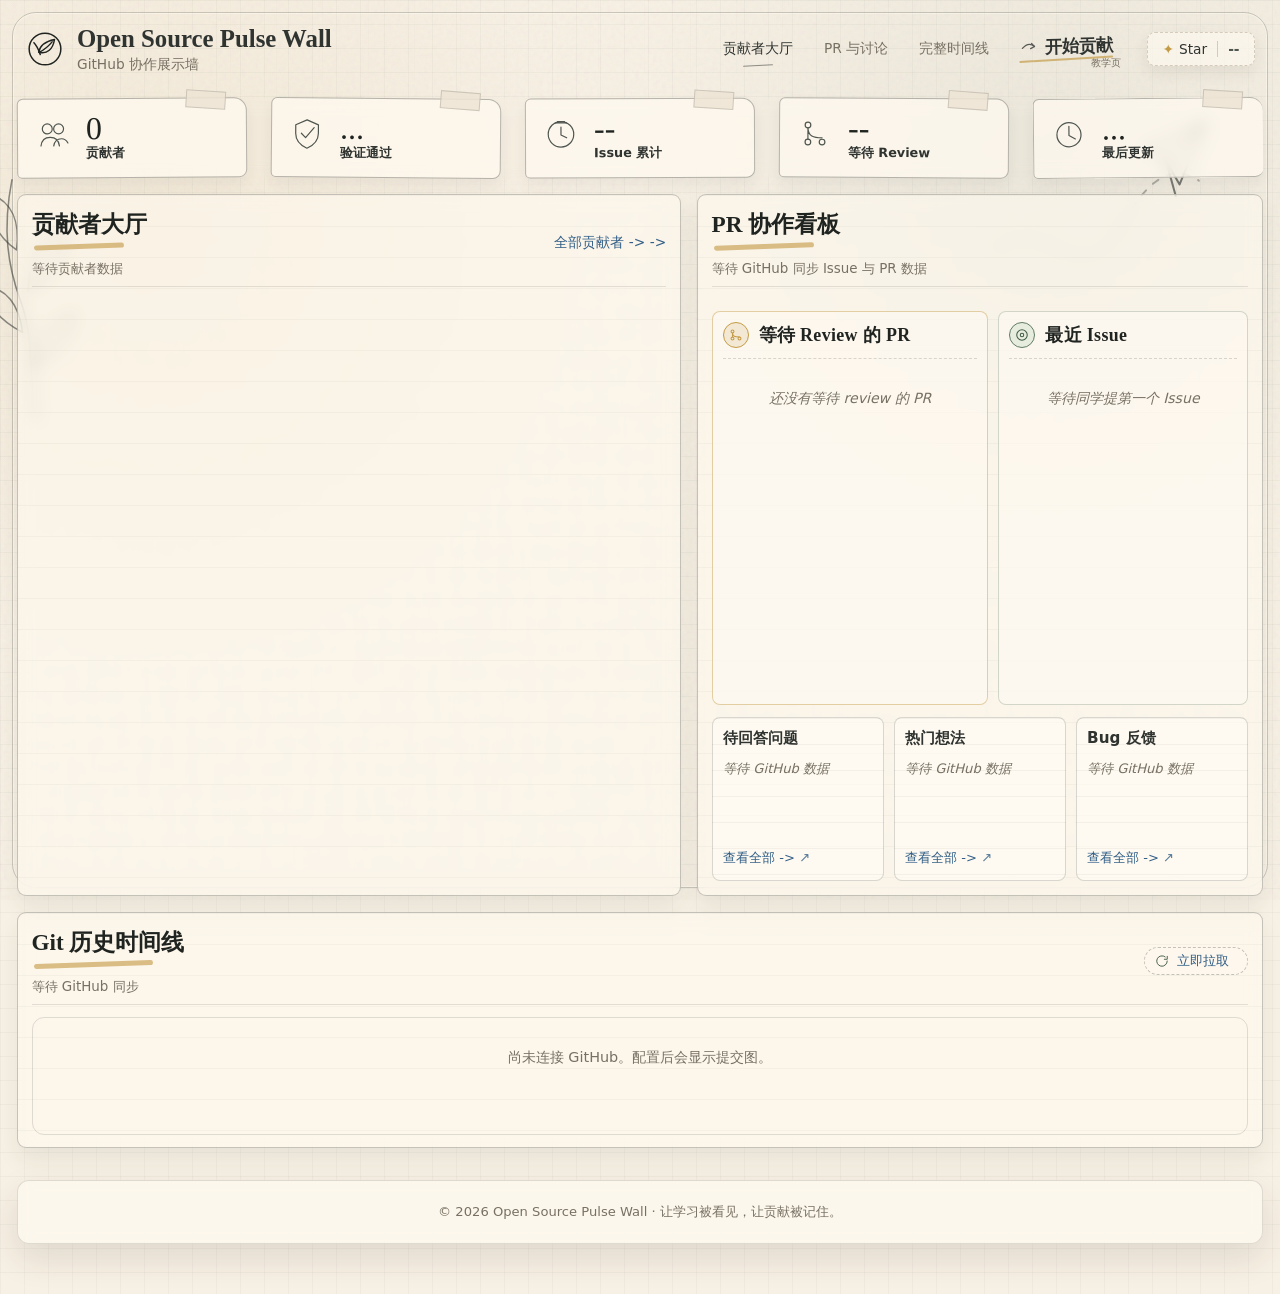
==== commit d761d70a: "fix: refine contribution wall UI" ====
--- a/public/index.html
+++ b/public/index.html
@@ -45,11 +45,19 @@
         <a href="#wall" class="active">贡献者大厅</a>
         <a href="#board">PR 与讨论</a>
         <a href="#history">完整时间线</a>
-        <a href="guide.html">开始贡献</a>
       </nav>
-      <div class="star-badge" aria-label="课堂星标数量">
-        <span>Star</span>
-        <strong id="starCount">--</strong>
+      <div class="topbar-actions">
+        <a class="guide-entry" href="guide.html" aria-label="打开开始贡献教学页">
+          <svg viewBox="0 0 24 24" aria-hidden="true"><path d="M4 14c5-6 11-7 16-3" /><path d="m16 7 4 4-5 3" /></svg>
+          <span>
+            <strong>开始贡献</strong>
+            <small>教学页</small>
+          </span>
+        </a>
+        <div class="star-badge" aria-label="课堂星标数量">
+          <span>Star</span>
+          <strong id="starCount">--</strong>
+        </div>
       </div>
     </header>
 
--- a/public/styles.css
+++ b/public/styles.css
@@ -197,6 +197,96 @@
 .topnav a:hover::after,
 .topnav a.active::after { width: 30px; }
 
+.topbar-actions {
+  display: inline-flex;
+  align-items: center;
+  justify-content: flex-end;
+  gap: 18px;
+  min-width: 0;
+}
+
+.guide-entry {
+  position: relative;
+  display: inline-flex;
+  align-items: center;
+  gap: 5px;
+  min-height: 28px;
+  padding: 0 16px 5px 0;
+  border: 0;
+  border-radius: 0;
+  color: var(--ink);
+  background: transparent;
+  text-decoration: none;
+  box-shadow: none;
+  transform: rotate(-1.4deg);
+  transition: color .16s ease, transform .16s ease;
+}
+
+.guide-entry::after {
+  content: "";
+  position: absolute;
+  left: 2px;
+  right: 16px;
+  bottom: 3px;
+  height: 2px;
+  border-radius: 999px;
+  background: rgba(195, 154, 69, .68);
+  transform: rotate(-2deg);
+}
+
+.guide-entry svg {
+  flex: 0 0 auto;
+  width: 23px;
+  height: 18px;
+  fill: none;
+  stroke: currentColor;
+  stroke-width: 1.65;
+  stroke-linecap: round;
+  stroke-linejoin: round;
+  opacity: .78;
+  transform: translateY(-1px) rotate(3deg);
+}
+
+.guide-entry span {
+  position: relative;
+  display: inline-flex;
+  align-items: baseline;
+}
+
+.guide-entry strong {
+  font-family: var(--hand);
+  font-size: 1.08rem;
+  font-weight: 800;
+  line-height: 1;
+  white-space: nowrap;
+}
+
+.guide-entry small {
+  position: absolute;
+  right: -8px;
+  bottom: -14px;
+  color: var(--muted);
+  font-size: .62rem;
+  line-height: 1;
+  transform: rotate(3deg);
+  white-space: nowrap;
+}
+
+.guide-entry:hover,
+.guide-entry:focus-visible {
+  color: var(--sage-dark);
+  outline: 0;
+  transform: translateY(-1px) rotate(-.7deg);
+}
+
+.guide-entry:focus-visible::before {
+  content: "";
+  position: absolute;
+  inset: -5px -9px -12px -7px;
+  border: 1px dashed rgba(49, 94, 134, .5);
+  border-radius: 12px 9px 13px 10px;
+}
+
 .star-badge {
   display: inline-flex;
   align-items: center;
@@ -1719,7 +1809,7 @@
 
 @media (max-width: 980px) {
   .topbar { grid-template-columns: 1fr auto; }
-  .star-badge {
+  .topbar-actions {
     grid-column: 2;
     grid-row: 1;
   }
@@ -1762,7 +1852,8 @@
     gap: 14px;
   }
   .brand,
-  .star-badge { align-self: flex-start; }
+  .topbar-actions { align-self: flex-start; }
+  .topbar-actions { justify-content: flex-start; }
   .topnav { gap: 18px; }
   .edge-plant,
   .paper-plane { display: none; }
@@ -3162,7 +3253,7 @@
 
 .wall-drawer-row {
   display: grid;
-  grid-template-columns: 42px minmax(120px, 1.1fr) minmax(80px, .8fr) auto 22px;
+  grid-template-columns: 42px minmax(160px, 1.15fr) minmax(118px, .72fr) minmax(78px, max-content) 24px;
   align-items: center;
   gap: 10px;
   min-height: 62px;
@@ -3183,9 +3274,17 @@
   filter: grayscale(.14);
 }
 
+.wall-drawer-person,
+.wall-drawer-meta {
+  min-width: 0;
+}
+
 .wall-drawer-person strong,
 .wall-drawer-person small {
   display: block;
+  overflow: hidden;
+  text-overflow: ellipsis;
+  white-space: nowrap;
 }
 
 .wall-drawer-person strong {
@@ -3193,33 +3292,50 @@
 }
 
 .wall-drawer-person small,
-.wall-drawer-recent {
+.wall-drawer-meta {
   color: var(--muted);
   font-size: .78rem;
 }
 
-.wall-drawer-recent span,
-.wall-drawer-recent a {
+.wall-drawer-meta {
+  display: grid;
+  gap: 2px;
+  align-content: center;
+}
+
+.wall-drawer-recent-text,
+.wall-drawer-source {
   display: block;
-}
-
-.wall-drawer-file {
-  margin-top: 3px;
+  min-width: 0;
+  overflow: hidden;
+  text-overflow: ellipsis;
+  white-space: nowrap;
+  line-height: 1.25;
 }
 
 .wall-drawer-badge {
+  justify-self: end;
+  max-width: 128px;
   padding: 4px 8px;
   border: 1px solid rgba(96, 122, 100, .32);
   border-radius: 6px;
   background: rgba(230, 237, 223, .78);
   color: var(--sage-dark);
   font-size: .76rem;
+  overflow: hidden;
+  text-overflow: ellipsis;
   white-space: nowrap;
 }
 
 .wall-drawer-row a {
   color: #315e86;
   text-decoration: none;
+}
+
+.wall-drawer-profile-link {
+  justify-self: center;
+  font-size: .92rem;
+  line-height: 1;
 }
 
 .wall-drawer-empty {
@@ -3269,9 +3385,9 @@
     grid-template-columns: 1fr;
   }
   .wall-drawer-row {
-    grid-template-columns: 42px minmax(0, 1fr) auto;
-  }
-  .wall-drawer-recent {
+    grid-template-columns: 42px minmax(0, 1fr) auto 24px;
+  }
+  .wall-drawer-meta {
     display: none;
   }
 }
@@ -3286,8 +3402,11 @@
   grid-template-columns: minmax(260px, 1fr) auto auto;
 }
 
+.guide-actions {
+  justify-self: end;
+}
+
 .guide-back {
-  justify-self: end;
   color: #315e86;
   text-decoration: none;
   white-space: nowrap;
@@ -3517,7 +3636,7 @@
     grid-template-columns: 1fr;
   }
 
-  .guide-back {
+  .guide-actions {
     justify-self: start;
   }
 
